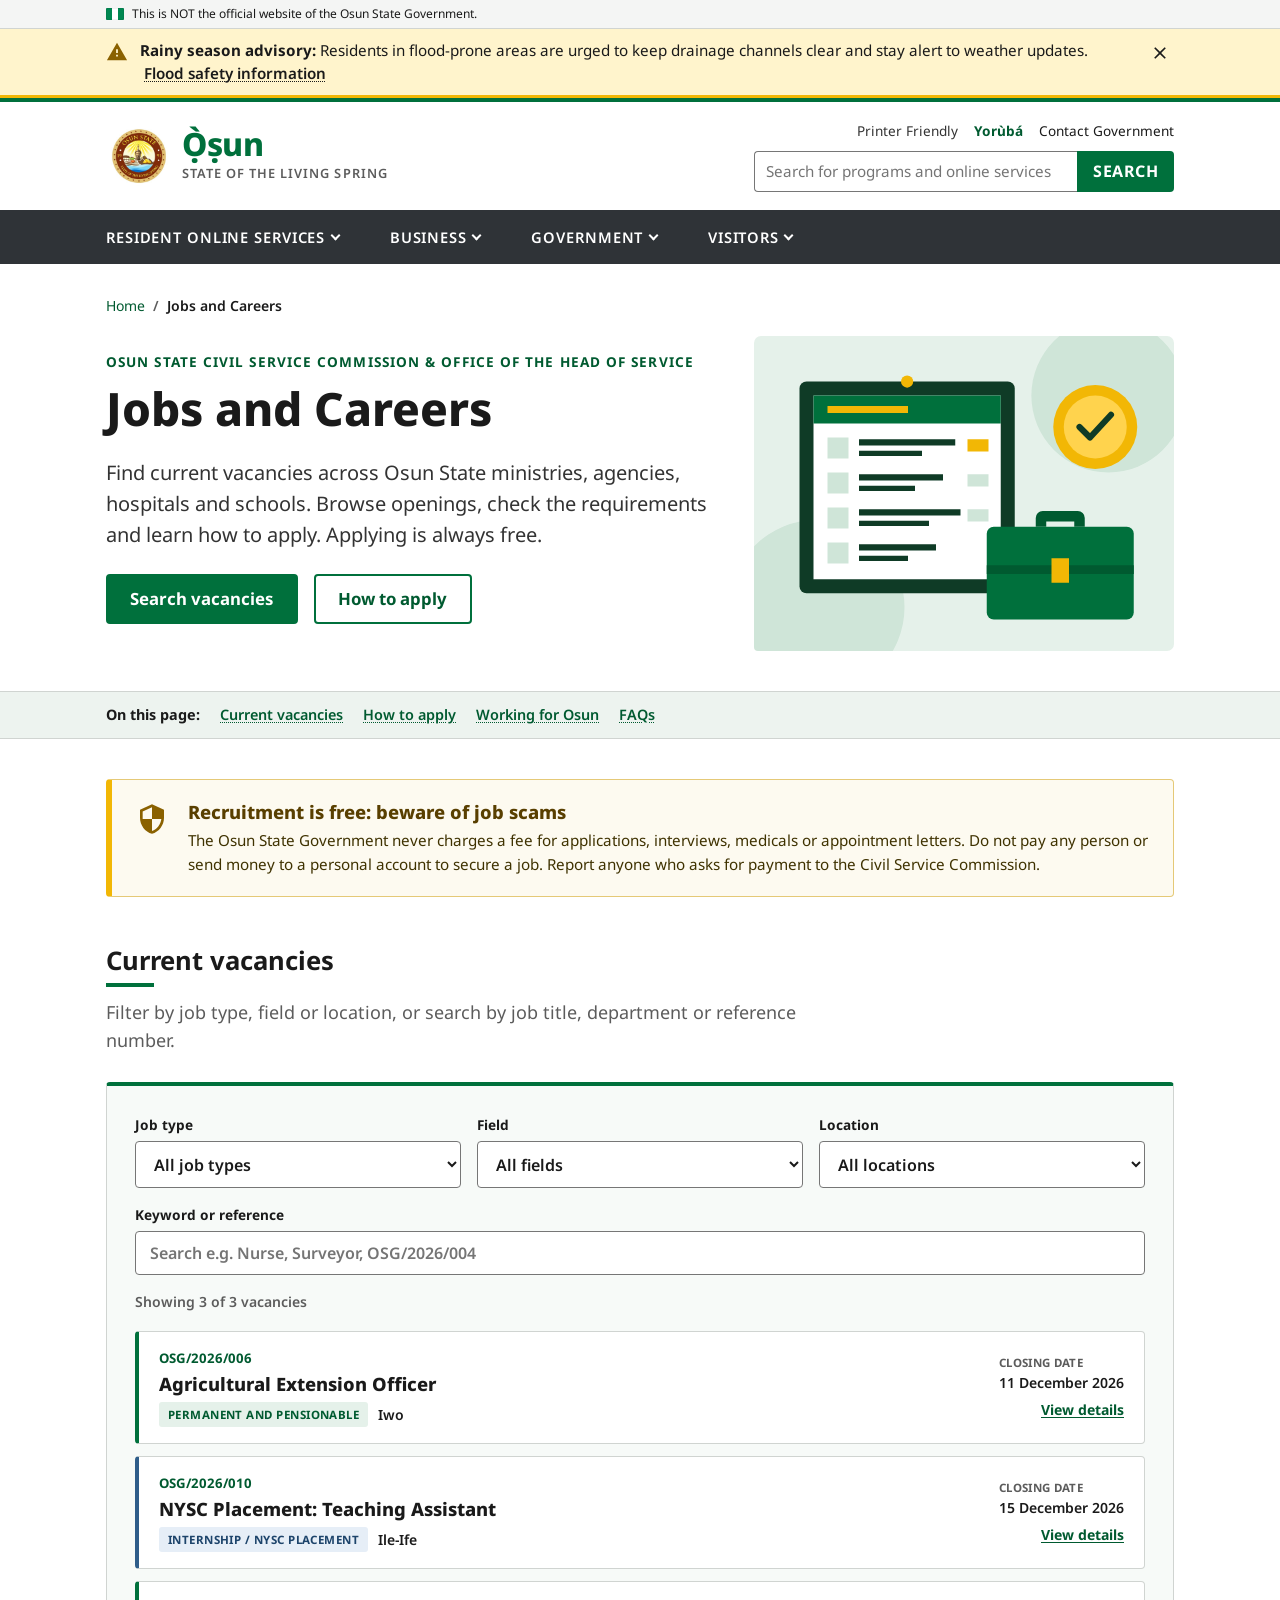
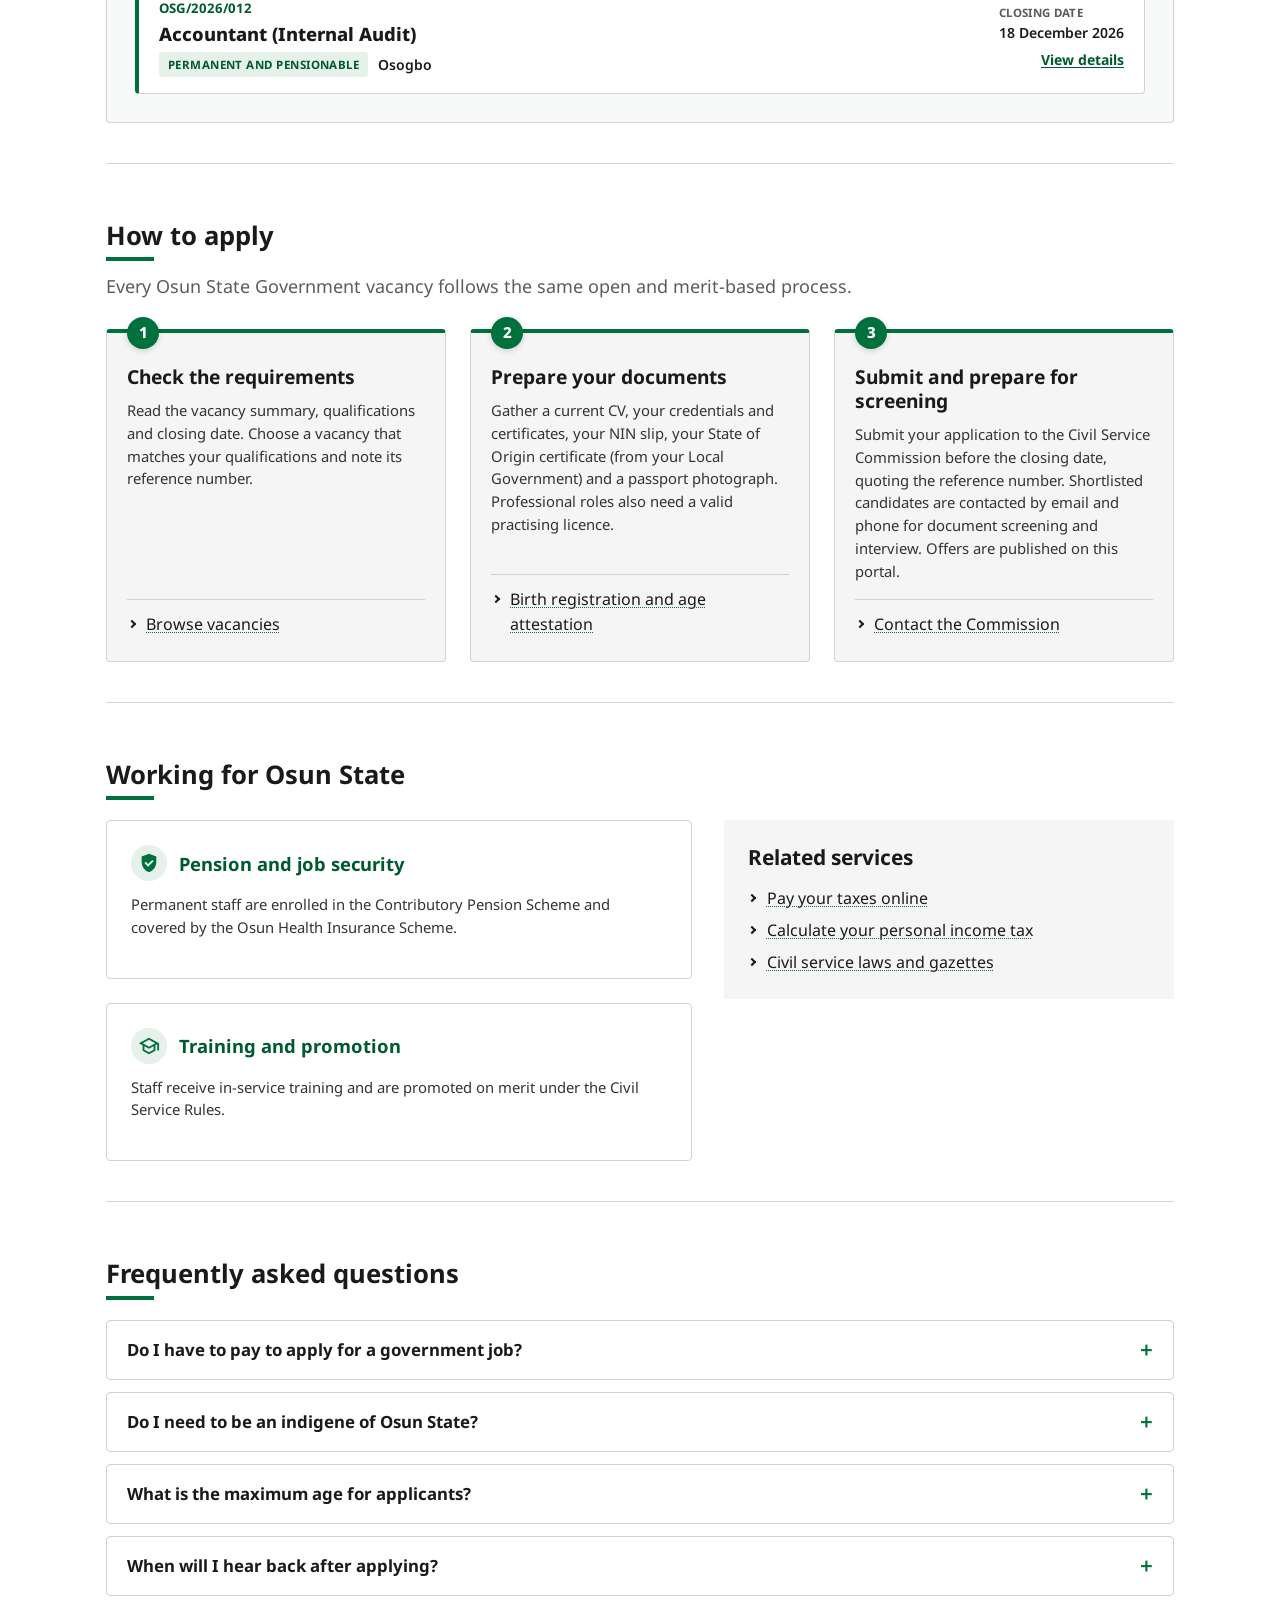
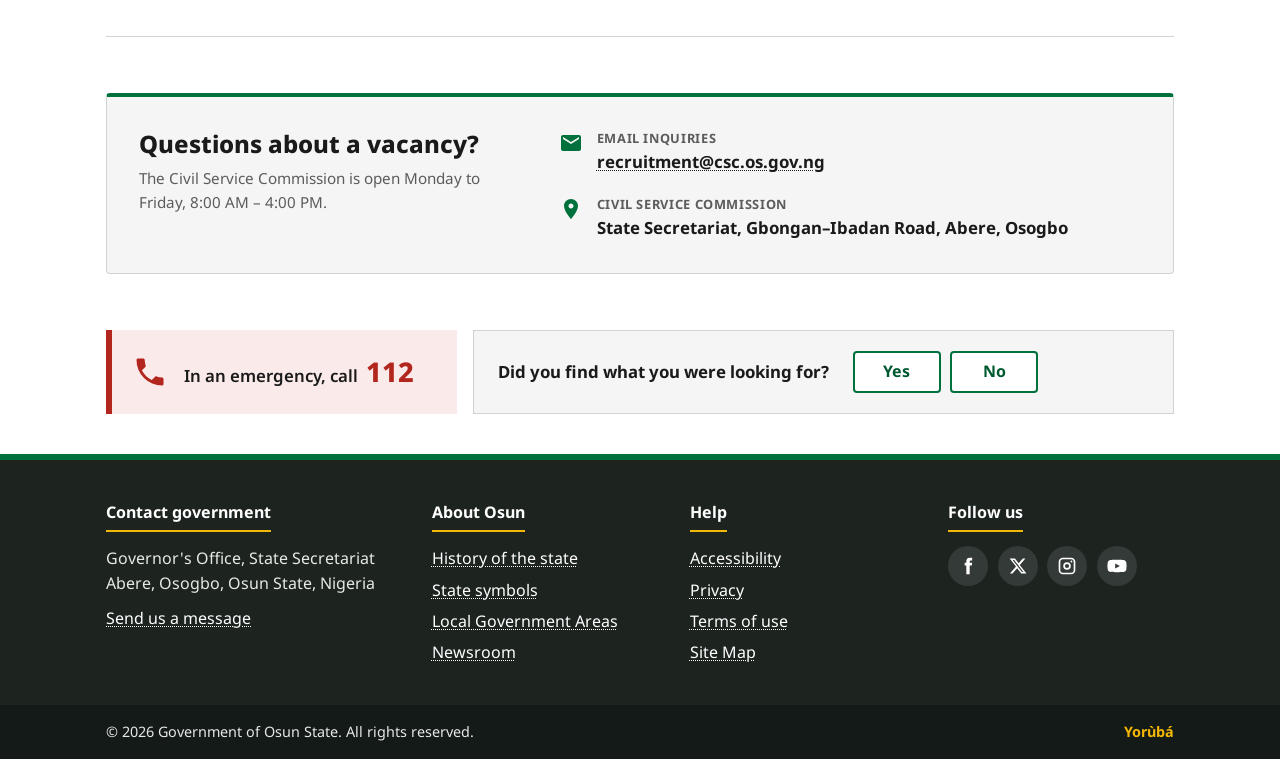
==== jobs/jobs.html @ 85cb9f9d "new page: jobs" ====
<!DOCTYPE html>
<html lang="en">

<head>
  <meta charset="UTF-8">
  <meta name="viewport" content="width=device-width, initial-scale=1.0">
  <title data-i18n="jobs.meta.title">Jobs and Careers | Government of Osun State</title>
  <meta name="description" data-i18n-attr="content:jobs.meta.description"
    content="Browse current job vacancies in Osun State Government ministries, agencies, hospitals and schools, check the requirements and learn how to apply.">
  <meta name="theme-color" content="#00703c">
  <link rel="preconnect" href="https://fonts.googleapis.com">
  <link rel="preconnect" href="https://fonts.gstatic.com" crossorigin>
  <link href="https://fonts.googleapis.com/css2?family=Noto+Sans:wght@400;600;700;800&display=swap" rel="stylesheet">
  <link rel="stylesheet" href="../styles.css">
  <link rel="canonical" href="https://osunstate.gov.ng/jobs/jobs.html">
</head>

<body>
  <a class="skip-link" href="#main" data-i18n="a11y.skip">Skip to main content</a>

  <!-- ============ OFFICIAL TOP BAR ============ -->
  <div class="official-topbar" aria-label="Official government website" data-i18n-attr="aria-label:topbar.label">
    <div class="container official-topbar__inner">
      <svg class="official-topbar__flag" viewBox="0 0 24 16" width="18" height="12" aria-hidden="true"
        focusable="false">
        <path d="M0 0h8v16H0zM16 0h8v16h-8z" fill="#008751" />
        <path d="M8 0h8v16H8z" fill="#ffffff" />
        <path d="M0 0h24v16H0z" fill="none" stroke="rgba(0, 0, 0, 0.15)" stroke-width="1" />
      </svg>
      <span class="official-topbar__text" data-i18n="topbar.official">This is NOT the official website of the Osun State
        Government.</span>
    </div>
  </div>

  <!-- ============ ALERT BANNER ============ -->
  <div class="alert" id="site-alert" role="region" aria-labelledby="alert-title">
    <div class="container alert__inner">
      <svg class="alert__icon" viewBox="0 0 24 24" aria-hidden="true">
        <path d="M12 2 1 21h22L12 2zm1 15h-2v-2h2v2zm0-4h-2V9h2v4z" />
      </svg>
      <p class="alert__text">
        <strong id="alert-title" data-i18n="alert.title">Rainy season advisory:</strong>
        <span data-i18n="alert.body">Residents in flood-prone areas are urged to keep drainage channels clear and stay
          alert to weather updates.</span>
        <a href="#" data-i18n="alert.link">Flood safety information</a>
      </p>
      <button class="alert__close" type="button" data-i18n-attr="aria-label:alert.dismiss" aria-label="Dismiss alert">
        <svg viewBox="0 0 24 24" aria-hidden="true">
          <path d="M19 6.4 17.6 5 12 10.6 6.4 5 5 6.4 10.6 12 5 17.6 6.4 19 12 13.4 17.6 19 19 17.6 13.4 12z" />
        </svg>
      </button>
    </div>
  </div>

  <!-- ============ HEADER ============ -->
  <header class="site-header">
    <div class="container site-header__inner">
      <a class="brand" href="../index.html" data-i18n-attr="aria-label:brand.home"
        aria-label="Government of Osun State home">
        <img class="brand__emblem" src="../assets/images/osun-logo.jpg" alt="Osun State Logo" width="64" height="64">
        <span class="brand__text">
          <span class="brand__name" data-i18n="brand.name">Ọ̀ṣun</span>
          <span class="brand__tagline" data-i18n="brand.tagline">State of the Living Spring</span>
        </span>
      </a>

      <div class="site-header__tools">
        <ul class="utility-nav" aria-label="Utility" data-i18n-attr="aria-label:utility.label">
          <li><button type="button" class="link-button" id="print-btn" data-i18n="utility.print">Printer
              Friendly</button></li>
          <li><button type="button" class="link-button lang-toggle" lang="yo" data-lang-toggle>Yorùbá</button></li>
          <li><a href="#contact" data-i18n="utility.contact">Contact Government</a></li>
        </ul>

        <form class="search" role="search" id="search-form" action="#" autocomplete="off">
          <label class="visually-hidden" for="search-input" data-i18n="search.label">Search osunstate.gov.ng</label>
          <input class="search__input" id="search-input" type="search" name="q"
            placeholder="Search for programs and online services" data-i18n-attr="placeholder:search.placeholder"
            aria-controls="search-suggestions" aria-autocomplete="list" aria-expanded="false">
          <button class="search__button" type="submit" data-i18n="search.button">Search</button>
          <ul class="search__suggestions" id="search-suggestions" role="listbox" hidden></ul>
        </form>
      </div>

      <button class="menu-toggle" type="button" aria-expanded="false" aria-controls="primary-nav">
        <span class="menu-toggle__bars" aria-hidden="true"></span>
        <span data-i18n="nav.menu">Menu</span>
      </button>
    </div>

    <!-- ============ PRIMARY NAV ============ -->
    <nav class="primary-nav" id="primary-nav" aria-label="Main" data-i18n-attr="aria-label:nav.label">
      <ul class="container primary-nav__list">
        <li class="primary-nav__item">
          <button class="primary-nav__trigger" type="button" aria-expanded="false" aria-controls="mega-residents"
            data-i18n="nav.residents">Resident Online Services</button>
          <div class="mega" id="mega-residents" hidden>
            <div class="container mega__grid">
              <div>
                <h2 class="mega__heading" data-i18n="mega.health">Health</h2>
                <ul>
                  <li><a href="#" data-i18n="mega.health.1">Osun Health Insurance Scheme (OHIS)</a></li>
                  <li><a href="#" data-i18n="mega.health.2">Hospitals and primary health centres</a></li>
                  <li><a href="#" data-i18n="mega.health.3">Immunisation</a></li>
                </ul>
              </div>
              <div>
                <h2 class="mega__heading" data-i18n="mega.education">Education</h2>
                <ul>
                  <li><a href="#" data-i18n="mega.education.1">Public schools</a></li>
                  <li><a href="#" data-i18n="mega.education.2">Scholarships and bursaries</a></li>
                  <li><a href="#" data-i18n="mega.education.3">Tertiary institutions</a></li>
                </ul>
              </div>
              <div>
                <h2 class="mega__heading" data-i18n="mega.land">Land and housing</h2>
                <ul>
                  <li><a href="#" data-i18n="mega.land.1">Certificate of Occupancy</a></li>
                  <li><a href="#" data-i18n="mega.land.2">Land search and GIS</a></li>
                  <li><a href="#" data-i18n="mega.land.3">Building permits</a></li>
                </ul>
              </div>
              <div>
                <h2 class="mega__heading" data-i18n="mega.records">Records and identity</h2>
                <ul>
                  <li><a href="../records/register-a-birth.html" data-i18n="mega.records.1">Birth and death
                      registration</a></li>
                  <li><a href="#" data-i18n="mega.records.2">Certificate of state of origin</a></li>
                  <li><a href="#" data-i18n="mega.records.3">Driver and vehicle licensing</a></li>
                </ul>
              </div>
            </div>
          </div>
        </li>
        <li class="primary-nav__item">
          <button class="primary-nav__trigger" type="button" aria-expanded="false" aria-controls="mega-business"
            data-i18n="nav.business">Business</button>
          <div class="mega" id="mega-business" hidden>
            <div class="container mega__grid">
              <div>
                <h2 class="mega__heading" data-i18n="mega.start">Start and grow</h2>
                <ul>
                  <li><a href="#" data-i18n="mega.start.1">Starting a business</a></li>
                  <li><a href="#" data-i18n="mega.start.2">Registration and permits</a></li>
                  <li><a href="#" data-i18n="mega.start.3">Support for small businesses</a></li>
                </ul>
              </div>
              <div>
                <h2 class="mega__heading" data-i18n="mega.invest">Invest in Osun</h2>
                <ul>
                  <li><a href="#" data-i18n="mega.invest.1">Investment opportunities</a></li>
                  <li><a href="#" data-i18n="mega.invest.2">Agriculture and agribusiness</a></li>
                  <li><a href="#" data-i18n="mega.invest.3">Solid minerals</a></li>
                </ul>
              </div>
              <div>
                <h2 class="mega__heading" data-i18n="mega.tax">Taxes and procurement</h2>
                <ul>
                  <li><a href="../taxes/pay-your-taxes.html" data-i18n="mega.tax.1">Pay taxes online (OSIRS)</a></li>
                  <li><a href="../taxes/calculate-personal-income-tax.html" data-i18n="mega.tax.calc">Calculate personal
                      income tax</a></li>
                  <li><a href="#" data-i18n="mega.tax.2">Tax clearance certificate</a></li>
                  <li><a href="#" data-i18n="mega.tax.3">Tenders and contracts</a></li>
                </ul>
              </div>
            </div>
          </div>
        </li>
        <li class="primary-nav__item">
          <button class="primary-nav__trigger" type="button" aria-expanded="false" aria-controls="mega-government"
            data-i18n="nav.government">Government</button>
          <div class="mega" id="mega-government" hidden>
            <div class="container mega__grid">
              <div>
                <h2 class="mega__heading" data-i18n="mega.exec">Executive</h2>
                <ul>
                  <li><a href="#" data-i18n="mega.exec.1">Office of the Governor</a></li>
                  <li><a href="#" data-i18n="mega.exec.2">Office of the Deputy Governor</a></li>
                  <li><a href="#" data-i18n="mega.exec.3">State Executive Council</a></li>
                </ul>
              </div>
              <div>
                <h2 class="mega__heading" data-i18n="mega.arms">Legislature and judiciary</h2>
                <ul>
                  <li><a href="#" data-i18n="mega.arms.1">Osun State House of Assembly</a></li>
                  <li><a href="#" data-i18n="mega.arms.2">State Judiciary</a></li>
                  <li><a href="../laws/laws-and-gazettes.html" data-i18n="mega.arms.3">Laws and gazettes</a>
                  </li>
                </ul>
              </div>
              <div>
                <h2 class="mega__heading" data-i18n="mega.orgs">Organisations</h2>
                <ul>
                  <li><a href="#" data-i18n="mega.orgs.1">Ministries, departments and agencies</a></li>
                  <li><a href="#" data-i18n="mega.orgs.2">Local Government Areas</a></li>
                  <li><a href="#" data-i18n="mega.orgs.3">Budget and open data</a></li>
                  <li><a href="jobs.html" aria-current="page" data-i18n="mega.orgs.jobs">Jobs and careers</a></li>
                </ul>
              </div>
            </div>
          </div>
        </li>
        <li class="primary-nav__item">
          <button class="primary-nav__trigger" type="button" aria-expanded="false" aria-controls="mega-visitors"
            data-i18n="nav.visitors">Visitors</button>
          <div class="mega" id="mega-visitors" hidden>
            <div class="container mega__grid">
              <div>
                <h2 class="mega__heading" data-i18n="mega.see">Places to see</h2>
                <ul>
                  <li><a href="../tourism/tourist.html" data-i18n="mega.see.tourist">Tourist Centres</a></li>
                  <li><a href="../tourism/plan-your-visit.html?site=osun-sacred-grove"
                      data-i18n="mega.see.1">Osun-Osogbo Sacred Grove</a></li>
                  <li><a href="../tourism/plan-your-visit.html?site=olumirin-waterfall" data-i18n="mega.see.2">Olumirin
                      Waterfall, Erin-Ijesha</a></li>
                  <li><a href="../tourism/plan-your-visit.html?site=oduduwa-shrine" data-i18n="mega.see.3">Ile-Ife,
                      cradle of the Yoruba</a></li>
                </ul>
              </div>
              <div>
                <h2 class="mega__heading" data-i18n="mega.events">Culture and events</h2>
                <ul>
                  <li><a href="#" data-i18n="mega.events.1">Osun-Osogbo Festival</a></li>
                  <li><a href="#" data-i18n="mega.events.2">Festivals calendar</a></li>
                  <li><a href="#" data-i18n="mega.events.3">Museums and arts</a></li>
                </ul>
              </div>
              <div>
                <h2 class="mega__heading" data-i18n="mega.plan">Plan your trip</h2>
                <ul>
                  <li><a href="../tourism/plan-your-visit.html" data-i18n="plan.cta">Plan your visit</a></li>
                  <li><a href="#" data-i18n="mega.plan.1">Getting to Osun</a></li>
                  <li><a href="#" data-i18n="mega.plan.2">Hotels and accommodation</a></li>
                  <li><a href="#" data-i18n="mega.plan.3">Maps</a></li>
                </ul>
              </div>
            </div>
          </div>
        </li>
      </ul>
    </nav>

  <!-- ============ MAIN CONTENT ============ -->
  <main id="main" tabindex="-1">
    <div id="jobs-page" data-jobs-page>
      <div class="container page-header page-header--with-breadcrumb tax-hero">
        <nav class="breadcrumb-nav" aria-label="Breadcrumb">
          <ol class="breadcrumbs">
            <li><a href="../index.html" data-i18n="laws.breadcrumb.home">Home</a></li>
            <li aria-current="page"><span data-i18n="jobs.title">Jobs and Careers</span></li>
          </ol>
        </nav>

        <div class="tax-hero__grid">
          <div>
            <p class="tax-hero__eyebrow" data-i18n="jobs.eyebrow">Osun State Civil Service Commission &amp; Office of the
              Head of Service</p>
            <h1 class="page-title" data-i18n="jobs.title">Jobs and Careers</h1>
            <p class="page-lead" data-i18n="jobs.lead">Find current vacancies across Osun State ministries, agencies,
              hospitals and schools. Browse openings, check the requirements and learn how to apply. Applying is always
              free.</p>
            <div class="tax-hero__actions">
              <a class="btn btn--primary btn--lg" href="#jobs-explorer" data-i18n="jobs.cta.search">Search vacancies</a>
              <a class="btn btn--outline btn--lg" href="#jobs-apply" data-i18n="jobs.cta.apply">How to apply</a>
            </div>
          </div>
          <img class="tax-hero__img" src="../assets/images/jobs-hero.svg" alt="" width="480" height="360">
        </div>
      </div>

      <nav class="tax-toc" aria-labelledby="jobs-toc-label">
        <div class="container tax-toc__inner">
          <p class="tax-toc__label" id="jobs-toc-label" data-i18n="tax.toc.label">On this page:</p>
          <ul>
            <li><a href="#jobs-explorer" data-i18n="jobs.toc.1">Current vacancies</a></li>
            <li><a href="#jobs-apply" data-i18n="jobs.toc.2">How to apply</a></li>
            <li><a href="#jobs-benefits" data-i18n="jobs.toc.3">Working for Osun</a></li>
            <li><a href="#jobs-faq" data-i18n="jobs.toc.4">FAQs</a></li>
          </ul>
        </div>
      </nav>

      <div class="container">
        <div class="tax-notice" role="note" aria-labelledby="jobs-notice-title">
          <svg viewBox="0 0 24 24" aria-hidden="true" focusable="false">
            <path
              d="M12 1L3 5v6c0 5.55 3.84 10.74 9 12 5.16-1.26 9-6.45 9-12V5l-9-4zm0 10.99h7c-.53 4.12-3.28 7.79-7 8.94V12H5V6.3l7-3.11v8.8z" />
          </svg>
          <div>
            <h2 class="tax-notice__title" id="jobs-notice-title" data-i18n="jobs.notice.title">Recruitment is free: beware
              of job scams</h2>
            <p data-i18n="jobs.notice.body">The Osun State Government never charges a fee for applications, interviews,
              medicals or appointment letters. Do not pay any person or send money to a personal account to secure a job.
              Report anyone who asks for payment to the Civil Service Commission.</p>
          </div>
        </div>

        <!-- ============ VACANCY EXPLORER ============ -->
        <section class="tax-section" id="jobs-explorer" aria-labelledby="jobs-explorer-title">
          <h2 class="section-title" id="jobs-explorer-title" data-i18n="jobs.explorer.title">Current vacancies</h2>
          <p class="tax-section__lead" data-i18n="jobs.explorer.lead">Filter by job type, field or location, or search by
            job title, department or reference number.</p>

          <div class="birth-lga-finder laws-finder" id="jobs-directory">
            <div class="birth-lga-finder__header">
              <div class="jobs-finder__controls">
                <div class="birth-lga-finder__field">
                  <label for="jobs-type-filter" class="laws-filter-label" data-i18n="jobs.filter.type">Job type</label>
                  <select id="jobs-type-filter" class="birth-select">
                    <option value="all" data-i18n="jobs.type.all">All job types</option>
                    <option value="permanent" data-i18n="jobs.type.permanent">Permanent and pensionable</option>
                    <option value="contract" data-i18n="jobs.type.contract">Contract</option>
                    <option value="internship" data-i18n="jobs.type.internship">Internship / NYSC placement</option>
                  </select>
                </div>

                <div class="birth-lga-finder__field">
                  <label for="jobs-field-filter" class="laws-filter-label" data-i18n="jobs.filter.field">Field</label>
                  <select id="jobs-field-filter" class="birth-select">
                    <option value="all" data-i18n="jobs.field.all">All fields</option>
                    <option value="health" data-i18n="jobs.field.health">Health</option>
                    <option value="education" data-i18n="jobs.field.education">Education</option>
                    <option value="admin" data-i18n="jobs.field.admin">Administration and finance</option>
                    <option value="engineering" data-i18n="jobs.field.engineering">Engineering and works</option>
                    <option value="agriculture" data-i18n="jobs.field.agriculture">Agriculture</option>
                    <option value="ict" data-i18n="jobs.field.ict">Technology</option>
                  </select>
                </div>

                <div class="birth-lga-finder__field">
                  <label for="jobs-location-filter" class="laws-filter-label"
                    data-i18n="jobs.filter.location">Location</label>
                  <select id="jobs-location-filter" class="birth-select">
                    <option value="all" data-i18n="jobs.location.all">All locations</option>
                  </select>
                </div>

                <div class="birth-lga-finder__field jobs-finder__search">
                  <label for="jobs-search-input" class="laws-filter-label"
                    data-i18n="jobs.filter.search">Keyword or reference</label>
                  <input type="search" id="jobs-search-input" class="birth-search-input"
                    placeholder="Search e.g. Nurse, Surveyor, OSG/2026/004"
                    data-i18n-attr="placeholder:jobs.filter.placeholder" autocomplete="off">
                </div>
              </div>
            </div>

            <div class="laws-finder__status-bar">
              <p id="jobs-count" class="birth-lga-finder__count" role="status" aria-live="polite"></p>
              <button type="button" id="jobs-reset-filters" class="btn btn--outline btn--sm" hidden
                data-i18n="laws.explorer.reset">Clear filters</button>
            </div>

            <div id="jobs-list" class="jobs-list"></div>

            <div class="birth-lga-finder__more" id="jobs-more-wrap" hidden>
              <button type="button" id="jobs-more" class="btn btn--outline" data-i18n="jobs.showMore">Show more vacancies</button>
            </div>
          </div>
        </section>

        <!-- ============ HOW TO APPLY ============ -->
        <section class="tax-section" id="jobs-apply" aria-labelledby="jobs-apply-title">
          <h2 class="section-title" id="jobs-apply-title" data-i18n="jobs.apply.title">How to apply</h2>
          <p class="tax-section__lead" data-i18n="jobs.apply.lead">Every Osun State Government vacancy follows the same
            open and merit-based process.</p>

          <ol class="tax-steps">
            <li class="tax-step">
              <span class="tax-step__num" aria-hidden="true">1</span>
              <h3 class="tax-step__title" data-i18n="jobs.step1.title">Check the requirements</h3>
              <p data-i18n="jobs.step1.body">Read the vacancy summary, qualifications and closing date. Choose a vacancy
                that matches your qualifications and note its reference number.</p>
              <ul class="chevron-list chevron-list--compact tax-step__links">
                <li><a href="#jobs-explorer" data-i18n="jobs.step1.link">Browse vacancies</a></li>
              </ul>
            </li>
            <li class="tax-step">
              <span class="tax-step__num" aria-hidden="true">2</span>
              <h3 class="tax-step__title" data-i18n="jobs.step2.title">Prepare your documents</h3>
              <p data-i18n="jobs.step2.body">Gather a current CV, your credentials and certificates, your NIN slip,
                your State of Origin certificate (from your Local Government) and a passport photograph. Professional
                roles also need a valid practising licence.</p>
              <ul class="chevron-list chevron-list--compact tax-step__links">
                <li><a href="../records/register-a-birth.html" data-i18n="jobs.step2.link">Birth registration and age
                    attestation</a></li>
              </ul>
            </li>
            <li class="tax-step">
              <span class="tax-step__num" aria-hidden="true">3</span>
              <h3 class="tax-step__title" data-i18n="jobs.step3.title">Submit and prepare for screening</h3>
              <p data-i18n="jobs.step3.body">Submit your application to the Civil Service Commission before the closing
                date, quoting the reference number. Shortlisted candidates are contacted by email and phone for
                document screening and interview. Offers are published on this portal.</p>
              <ul class="chevron-list chevron-list--compact tax-step__links">
                <li><a href="#jobs-help" data-i18n="jobs.step3.link">Contact the Commission</a></li>
              </ul>
            </li>
          </ol>
        </section>

        <!-- ============ WORKING FOR OSUN ============ -->
        <section class="tax-section" id="jobs-benefits" aria-labelledby="jobs-benefits-title">
          <h2 class="section-title" id="jobs-benefits-title" data-i18n="jobs.benefits.title">Working for Osun State</h2>
          <div class="tax-split">
            <div>
              <ul class="tax-types">
                <li class="tax-type">
                  <div class="tax-type__head">
                    <svg class="tax-type__icon" viewBox="0 0 24 24" aria-hidden="true" focusable="false">
                      <path
                        d="M12 2 4 5v6c0 5 3.4 9.7 8 11 4.6-1.3 8-6 8-11V5l-8-3zm-1 14-4-4 1.4-1.4L11 13.2l4.6-4.6L17 10l-6 6z" />
                    </svg>
                    <h3 class="tax-type__title" data-i18n="jobs.benefit1.title">Pension and job security</h3>
                  </div>
                  <p data-i18n="jobs.benefit1.body">Permanent staff are enrolled in the Contributory Pension Scheme and
                    covered by the Osun Health Insurance Scheme.</p>
                </li>
                <li class="tax-type">
                  <div class="tax-type__head">
                    <svg class="tax-type__icon" viewBox="0 0 24 24" aria-hidden="true" focusable="false">
                      <path
                        d="M12 3 1 9l4 2.2v6L12 21l7-3.8v-6l2-1.1V17h2V9L12 3zm0 2.3L18.8 9 12 12.7 5.2 9 12 5.3zM17 16l-5 2.7L7 16v-3.7l5 2.7 5-2.7V16z" />
                    </svg>
                    <h3 class="tax-type__title" data-i18n="jobs.benefit2.title">Training and promotion</h3>
                  </div>
                  <p data-i18n="jobs.benefit2.body">Staff receive in-service training and are promoted on merit under
                    the Civil Service Rules.</p>
                </li>
              </ul>
            </div>

            <div class="panel tax-after">
              <h3 class="panel__title" data-i18n="jobs.resources.title">Related services</h3>
              <ul class="chevron-list">
                <li><a href="../taxes/pay-your-taxes.html" data-i18n="jobs.resources.1">Pay your taxes online</a></li>
                <li><a href="../taxes/calculate-personal-income-tax.html" data-i18n="jobs.resources.2">Calculate your
                    personal income tax</a></li>
                <li><a href="../laws/laws-and-gazettes.html" data-i18n="jobs.resources.3">Civil service laws and
                    gazettes</a></li>
              </ul>
            </div>
          </div>
        </section>

        <!-- ============ FAQ ============ -->
        <section class="tax-section" id="jobs-faq" aria-labelledby="jobs-faq-title">
          <h2 class="section-title" id="jobs-faq-title" data-i18n="laws.faq.title">Frequently asked questions</h2>
          <div class="tax-faq">
            <details>
              <summary data-i18n="jobs.faq.q1">Do I have to pay to apply for a government job?</summary>
              <div class="tax-faq__answer">
                <p data-i18n="jobs.faq.a1">No. Application, screening, interview and appointment are free. Anyone asking
                  for money is committing fraud; report them to the Civil Service Commission or the police.</p>
              </div>
            </details>
            <details>
              <summary data-i18n="jobs.faq.q2">Do I need to be an indigene of Osun State?</summary>
              <div class="tax-faq__answer">
                <p data-i18n="jobs.faq.a2">Most vacancies are open to all Nigerians who meet the qualifications.
                  Where a vacancy is restricted to indigenes, the summary says so and you must provide a State of Origin
                  certificate from your Local Government.</p>
              </div>
            </details>
            <details>
              <summary data-i18n="jobs.faq.q3">What is the maximum age for applicants?</summary>
              <div class="tax-faq__answer">
                <p data-i18n="jobs.faq.a3">Entry-level posts normally require applicants to be 35 or younger.
                  Professional and senior posts state their own age limit in the vacancy. You may be asked for an age
                  declaration or birth certificate.</p>
              </div>
            </details>
            <details>
              <summary data-i18n="jobs.faq.q4">When will I hear back after applying?</summary>
              <div class="tax-faq__answer">
                <p data-i18n="jobs.faq.a4">Shortlisted candidates are contacted within four weeks of the closing date.
                  If you have not been contacted by then, your application was not shortlisted.</p>
              </div>
            </details>
          </div>
        </section>

        <!-- ============ CONTACT ============ -->
        <section class="tax-section tax-contact" id="jobs-help" aria-labelledby="jobs-help-title">
          <div>
            <h2 class="tax-contact__title" id="jobs-help-title" data-i18n="jobs.help.title">Questions about a
              vacancy?</h2>
            <p class="tax-contact__lead" data-i18n="jobs.help.body">The Civil Service Commission is open Monday to
              Friday, 8:00 AM – 4:00 PM.</p>
          </div>
          <ul class="tax-contact__list">
            <li class="tax-contact__item">
              <svg viewBox="0 0 24 24" aria-hidden="true" focusable="false">
                <path
                  d="M20 4H4c-1.1 0-1.99.9-1.99 2L2 18c0 1.1.9 2 2 2h16c1.1 0 2-.9 2-2V6c0-1.1-.9-2-2-2zm0 4l-8 5-8-5V6l8 5 8-5v2z" />
              </svg>
              <div>
                <span class="tax-contact__label" data-i18n="laws.help.email">Email inquiries</span>
                <a class="tax-contact__value" href="mailto:recruitment@csc.os.gov.ng">recruitment@csc.os.gov.ng</a>
              </div>
            </li>
            <li class="tax-contact__item">
              <svg viewBox="0 0 24 24" aria-hidden="true" focusable="false">
                <path
                  d="M12 2C8.13 2 5 5.13 5 9c0 5.25 7 13 7 13s7-7.75 7-13c0-3.87-3.13-7-7-7zm0 9.5c-1.38 0-2.5-1.12-2.5-2.5s1.12-2.5 2.5-2.5 2.5 1.12 2.5 2.5-1.12 2.5-2.5 2.5z" />
              </svg>
              <div>
                <span class="tax-contact__label" data-i18n="jobs.help.office">Civil Service Commission</span>
                <span class="tax-contact__value" data-i18n="jobs.help.addr">State Secretariat, Gbongan–Ibadan Road,
                  Abere, Osogbo</span>
              </div>
            </li>
          </ul>
        </section>
      </div>

      <!-- ============ JOB DETAIL MODAL ============ -->
      <dialog class="itinerary-modal law-modal" id="job-detail-modal" aria-labelledby="job-modal-title">
        <div class="itinerary-card">
          <div class="itinerary-card__header">
            <div>
              <span class="itinerary-card__eyebrow" id="job-modal-badge"></span>
              <h2 id="job-modal-title"></h2>
            </div>
            <button type="button" class="itinerary-modal__close" data-close-job-modal data-i18n-attr="aria-label:jobs.modal.close"
              aria-label="Close vacancy details">
              <svg viewBox="0 0 24 24" width="22" height="22" aria-hidden="true">
                <path
                  d="M19 6.4 17.6 5 12 10.6 6.4 5 5 6.4 10.6 12 5 17.6 6.4 19 12 13.4 17.6 19 19 17.6 13.4 12z" />
              </svg>
            </button>
          </div>
          <div class="itinerary-card__body" id="job-modal-body"></div>
          <div class="itinerary-card__footer">
            <button type="button" class="btn btn--primary" id="job-modal-apply-btn" data-i18n="jobs.modal.apply">How to
              apply</button>
            <button type="button" class="btn btn--outline" id="job-modal-print-btn"
              data-i18n="laws.modal.print">Print summary</button>
          </div>
        </div>
      </dialog>

      <!-- ============ EMERGENCY + FEEDBACK ============ -->
      <section class="container help-row">
        <div class="emergency" role="note">
          <svg viewBox="0 0 24 24" aria-hidden="true">
            <path
              d="M6.6 10.8a15.1 15.1 0 0 0 6.6 6.6l2.2-2.2c.3-.3.7-.4 1-.2 1.1.4 2.3.6 3.6.6.6 0 1 .4 1 1V20c0 .6-.4 1-1 1A17 17 0 0 1 3 4c0-.6.4-1 1-1h3.5c.6 0 1 .4 1 1 0 1.3.2 2.5.6 3.6.1.3 0 .7-.2 1z" />
          </svg>
          <p><span data-i18n="emergency.text">In an emergency, call</span> <a class="emergency__number"
              href="tel:112">112</a></p>
        </div>

        <div class="feedback" id="feedback">
          <div class="feedback__ask">
            <p class="feedback__q" id="feedback-q" data-i18n="feedback.q">Did you find what you were looking for?</p>
            <div class="feedback__buttons" role="group" aria-labelledby="feedback-q">
              <button type="button" class="btn btn--outline" data-feedback="yes" data-i18n="feedback.yes">Yes</button>
              <button type="button" class="btn btn--outline" data-feedback="no" data-i18n="feedback.no">No</button>
            </div>
          </div>
          <p class="feedback__thanks" role="status" hidden data-i18n="feedback.thanks">Thank you for your feedback.</p>
        </div>
      </section>
    </div>
  </main>


  <!-- ============ FOOTER ============ -->
  <footer class="site-footer" id="contact">
    <div class="container site-footer__grid">
      <div>
        <h2 class="site-footer__heading" data-i18n="footer.contact">Contact government</h2>
        <address>
          <span data-i18n="footer.address1">Governor's Office, State Secretariat</span><br>
          <span data-i18n="footer.address2">Abere, Osogbo, Osun State, Nigeria</span>
        </address>
        <a href="#" data-i18n="footer.message">Send us a message</a>
      </div>
      <div>
        <h2 class="site-footer__heading" data-i18n="footer.about">About Osun</h2>
        <ul>
          <li><a href="#" data-i18n="footer.about.1">History of the state</a></li>
          <li><a href="#" data-i18n="footer.about.2">State symbols</a></li>
          <li><a href="#" data-i18n="footer.about.3">Local Government Areas</a></li>
          <li><a href="#" data-i18n="footer.about.4">Newsroom</a></li>
        </ul>
      </div>
      <div>
        <h2 class="site-footer__heading" data-i18n="footer.help">Help</h2>
        <ul>
          <li><a href="#" data-i18n="footer.help.1">Accessibility</a></li>
          <li><a href="#" data-i18n="footer.help.2">Privacy</a></li>
          <li><a href="#" data-i18n="footer.help.3">Terms of use</a></li>
          <li><a href="#" data-i18n="utility.sitemap">Site Map</a></li>
        </ul>
      </div>
      <div>
        <h2 class="site-footer__heading" data-i18n="footer.follow">Follow us</h2>
        <ul class="social">
          <li><a href="#" aria-label="Facebook"><svg viewBox="0 0 24 24" aria-hidden="true">
                <path d="M14 8V6.5c0-.7.5-1 1-1h2V2h-3c-2.8 0-4 2-4 4.3V8H8v3.5h2V22h4V11.5h2.7L17 8z" />
              </svg></a></li>
          <li><a href="#" aria-label="X"><svg viewBox="0 0 24 24" aria-hidden="true">
                <path
                  d="M17.8 3h3.1l-6.8 7.7 8 10.3h-6.2l-4.9-6.3L5.4 21H2.3l7.3-8.3L2 3h6.4l4.4 5.8zm-1.1 16.2h1.7L7.4 4.7H5.6z" />
              </svg></a></li>
          <li><a href="#" aria-label="Instagram"><svg viewBox="0 0 24 24" aria-hidden="true">
                <path
                  d="M7 2h10a5 5 0 0 1 5 5v10a5 5 0 0 1-5 5H7a5 5 0 0 1-5-5V7a5 5 0 0 1 5-5zm0 2a3 3 0 0 0-3 3v10a3 3 0 0 0 3 3h10a3 3 0 0 0 3-3V7a3 3 0 0 0-3-3zm5 3.5a4.5 4.5 0 1 1 0 9 4.5 4.5 0 0 1 0-9zm0 2a2.5 2.5 0 1 0 0 5 2.5 2.5 0 0 0 0-5zM17.3 5.5a1.2 1.2 0 1 1 0 2.4 1.2 1.2 0 0 1 0-2.4z" />
              </svg></a></li>
          <li><a href="#" aria-label="YouTube"><svg viewBox="0 0 24 24" aria-hidden="true">
                <path
                  d="M23 7.2a3 3 0 0 0-2.1-2.1C19 4.6 12 4.6 12 4.6s-7 0-8.9.5A3 3 0 0 0 1 7.2 31 31 0 0 0 .5 12a31 31 0 0 0 .5 4.8 3 3 0 0 0 2.1 2.1c1.9.5 8.9.5 8.9.5s7 0 8.9-.5a3 3 0 0 0 2.1-2.1 31 31 0 0 0 .5-4.8 31 31 0 0 0-.5-4.8zM9.8 15V9l5.7 3z" />
              </svg></a></li>
        </ul>
      </div>
    </div>
    <div class="site-footer__bottom">
      <div class="container site-footer__bottom-inner">
        <p>&copy; <span id="year">2026</span> <span data-i18n="footer.copyright">Government of Osun State. All rights
            reserved.</span></p>
        <button type="button" class="link-button lang-toggle" lang="yo" data-lang-toggle>Yorùbá</button>
      </div>
    </div>
  </footer>

  <script type="module" src="../scripts/index.js"></script>
</body>

</html>
---- styles.css ----
/* =========================================================
   Government of Osun State — Homepage styles
   Layout inspired by manitoba.ca, accessibility patterns by ontario.ca
   ========================================================= */

:root {
  --green: #00703c;
  --green-dark: #005a30;
  --green-deep: #0f3b26;
  --gold: #f2b705;
  --gold-soft: #fff4cc;
  --ink: #1a1a1a;
  --text: #333;
  --muted: #5c5c5c;
  --nav: #2f3337;
  --box: #e1e3e1;
  --panel: #f4f5f4;
  --line: #d0d4d1;
  --white: #fff;
  --radius: 4px;
  --container: 1100px;
  --font: 'Noto Sans', system-ui, -apple-system, Roboto, sans-serif;
}

*,
*::before,
*::after {
  box-sizing: border-box;
}

html {
  font-size: 16px;
  scroll-behavior: smooth;
}

body {
  margin: 0;
  font-family: var(--font);
  color: var(--text);
  background: var(--white);
  line-height: 1.55;
  -webkit-font-smoothing: antialiased;
}

img,
svg {
  display: block;
  max-width: 100%;
}

a {
  color: var(--green-dark);
  text-underline-offset: 2px;
  text-decoration: 1px underline dotted;
  cursor: pointer;
}
a:hover {
  color: var(--ink);
  text-decoration-style: solid;
}

h1,
h2,
h3 {
  color: var(--ink);
  line-height: 1.25;
  margin: 0;
}

ul,
ol {
  margin: 0;
  padding: 0;
  list-style: none;
}

button {
  font: inherit;
  cursor: pointer;
}

:focus-visible {
  outline: 3px solid var(--ink);
  outline-offset: 0;
  box-shadow: 0 0 0 6px var(--gold);
}

.container {
  width: 100%;
  max-width: var(--container);
  margin-inline: auto;
  padding-inline: 1rem;
}

.visually-hidden {
  position: absolute !important;
  width: 1px;
  height: 1px;
  padding: 0;
  margin: -1px;
  overflow: hidden;
  clip: rect(0 0 0 0);
  white-space: nowrap;
  border: 0;
}

.skip-link {
  position: absolute;
  left: 1rem;
  top: -100px;
  z-index: 1000;
  background: var(--gold);
  color: var(--ink);
  padding: 0.75rem 1rem;
  font-weight: 700;
  text-decoration: none;
}
.skip-link:focus {
  top: 1rem;
}

.link-button {
  background: none;
  border: 0;
  padding: 0;
  color: inherit;
  text-decoration: none;
}
.link-button:hover {
  text-decoration: underline;
}

/* ---------- Buttons ---------- */
.btn {
  display: inline-block;
  padding: 0.55rem 1.1rem;
  border: 2px solid transparent;
  border-radius: var(--radius);
  font-weight: 700;
  text-decoration: none;
  line-height: 1.3;
}
.btn--primary {
  background: var(--green);
  color: var(--white);
  border-color: var(--green);
}
.btn--primary:hover {
  background: var(--gold);
  border-color: var(--gold);
  color: var(--ink);
}
.btn--outline {
  background: var(--white);
  color: var(--green-dark);
  border-color: var(--green);
  min-width: 5.5rem;
}
.btn--outline:hover {
  background: var(--green);
  color: var(--white);
}

/* ---------- Official top bar ---------- */
.official-topbar {
  background: var(--panel);
  border-bottom: 1px solid var(--line);
  font-size: 0.8rem;
  line-height: 1.4;
  color: var(--muted);
}
.official-topbar__inner {
  display: flex;
  align-items: center;
  gap: 0.5rem;
  padding-block: 0.35rem;
}
.official-topbar__flag {
  width: 18px;
  height: 12px;
  flex: none;
  border-radius: 1px;
}
.official-topbar__text {
  font-size: 0.75rem;
  color: var(--ink);
}

/* ---------- Alert banner ---------- */
.alert {
  background: var(--gold-soft);
  border-bottom: 3px solid var(--gold);
  color: var(--ink);
}
.alert__inner {
  display: flex;
  align-items: flex-start;
  gap: 0.75rem;
  padding-block: 0.6rem;
}
.alert__icon {
  width: 22px;
  height: 22px;
  flex: none;
  fill: #8a6100;
  margin-top: 2px;
}
.alert__text {
  margin: 0;
  flex: 1;
  font-size: 0.95rem;
}
.alert__text a {
  color: var(--ink);
  font-weight: 600;
  margin-left: 0.25rem;
}
.alert__close {
  flex: none;
  background: none;
  border: 0;
  padding: 0.25rem;
  border-radius: var(--radius);
}
.alert__close svg {
  width: 20px;
  height: 20px;
  fill: var(--ink);
}
.alert__close:hover {
  background: rgba(0, 0, 0, 0.08);
}

/* ---------- Header ---------- */
.site-header {
  position: relative;
  z-index: 50;
  background: var(--white);
  border-top: 4px solid var(--green);
}
.site-header__inner {
  display: flex;
  align-items: center;
  justify-content: space-between;
  gap: 1.5rem;
  padding-block: 1.1rem;
}

.brand {
  display: flex;
  align-items: center;
  gap: 0.75rem;
  text-decoration: none;
}
.brand__emblem {
  width: 64px;
  height: 64px;
  flex: none;
  object-fit: contain;
}
.brand__text {
  display: flex;
  flex-direction: column;
}
.brand__name {
  font-size: 2rem;
  font-weight: 800;
  line-height: 1;
  letter-spacing: -0.5px;
  color: var(--green);
}
.brand__tagline {
  font-size: 0.8rem;
  font-weight: 600;
  letter-spacing: 0.08em;
  text-transform: uppercase;
  color: var(--muted);
  margin-top: 0.3rem;
}

.site-header__tools {
  display: flex;
  flex-direction: column;
  align-items: flex-end;
  gap: 0.6rem;
}

.utility-nav {
  display: flex;
  flex-wrap: wrap;
  justify-content: flex-end;
  gap: 0.25rem 1rem;
  font-size: 0.85rem;
}
.utility-nav a {
  color: var(--ink);
  text-decoration: none;
}
.utility-nav a:hover {
  text-decoration: underline;
}
.lang-toggle {
  font-weight: 700;
  color: var(--green-dark);
}

/* Search */
.search {
  position: relative;
  display: flex;
  width: 420px;
  max-width: 100%;
}
.search__input {
  flex: 1;
  min-width: 0;
  padding: 0.5rem 0.7rem;
  font: inherit;
  font-size: 0.95rem;
  border: 1px solid #767676;
  border-right: 0;
  border-radius: var(--radius) 0 0 var(--radius);
}
.search__button {
  padding: 0.5rem 1rem;
  border: 0;
  border-radius: 0 var(--radius) var(--radius) 0;
  background: var(--green);
  color: var(--white);
  font-weight: 700;
  text-transform: uppercase;
  letter-spacing: 0.03em;
}
.search__button:hover {
  background: var(--green-dark);
}
.search__suggestions {
  position: absolute;
  top: 100%;
  left: 0;
  right: 0;
  margin-top: 2px;
  background: var(--white);
  border: 1px solid var(--line);
  box-shadow: 0 8px 24px rgba(0, 0, 0, 0.15);
  z-index: 60;
  max-height: 320px;
  overflow-y: auto;
}
.search__suggestions a {
  display: block;
  padding: 0.55rem 0.8rem;
  color: var(--ink);
  text-decoration: none;
  font-size: 0.95rem;
}
.search__suggestions a:hover,
.search__suggestions a[aria-selected='true'] {
  background: var(--gold-soft);
}
.search__suggestions .empty {
  padding: 0.55rem 0.8rem;
  color: var(--muted);
  font-size: 0.95rem;
}

/* Mobile menu toggle */
.menu-toggle {
  display: none;
  align-items: center;
  gap: 0.5rem;
  padding: 0.5rem 0.8rem;
  background: var(--nav);
  color: var(--white);
  border: 0;
  border-radius: var(--radius);
  font-weight: 700;
}
.menu-toggle__bars,
.menu-toggle__bars::before,
.menu-toggle__bars::after {
  display: block;
  width: 18px;
  height: 2px;
  background: currentColor;
  position: relative;
  transition: transform 0.2s;
}
.menu-toggle__bars::before,
.menu-toggle__bars::after {
  content: '';
  position: absolute;
  left: 0;
}
.menu-toggle__bars::before {
  top: -6px;
}
.menu-toggle__bars::after {
  top: 6px;
}
.menu-toggle[aria-expanded='true'] .menu-toggle__bars {
  background: transparent;
}
.menu-toggle[aria-expanded='true'] .menu-toggle__bars::before {
  transform: translateY(6px) rotate(45deg);
}
.menu-toggle[aria-expanded='true'] .menu-toggle__bars::after {
  transform: translateY(-6px) rotate(-45deg);
}

/* ---------- Primary navigation ---------- */
.primary-nav {
  background: var(--nav);
}
.primary-nav__list {
  display: flex;
  gap: 0;
}
.primary-nav__item {
  position: static;
}
.primary-nav__trigger {
  position: relative;
  display: flex;
  align-items: center;
  gap: 0.4rem;
  height: 100%;
  padding: 1rem 1.6rem 1rem 0;
  margin-right: 1.6rem;
  background: none;
  border: 0;
  color: var(--white);
  font-size: 0.92rem;
  font-weight: 600;
  letter-spacing: 0.06em;
  text-transform: uppercase;
  text-align: left;
}
.primary-nav__trigger::after {
  content: '';
  width: 7px;
  height: 7px;
  border-right: 2px solid currentColor;
  border-bottom: 2px solid currentColor;
  transform: translateY(-2px) rotate(45deg);
  transition: transform 0.2s;
}
.primary-nav__trigger[aria-expanded='true']::after {
  transform: translateY(2px) rotate(-135deg);
}
.primary-nav__trigger::before {
  content: '';
  position: absolute;
  left: 0;
  right: 1.6rem;
  bottom: 0;
  height: 4px;
  background: var(--gold);
  transform: scaleX(0);
  transform-origin: left;
  transition: transform 0.2s;
}
.primary-nav__trigger:hover::before,
.primary-nav__trigger[aria-expanded='true']::before {
  transform: scaleX(1);
}

/* Mega menu */
.mega {
  position: absolute;
  left: 0;
  right: 0;
  top: 100%;
  background: var(--white);
  border-top: 4px solid var(--gold);
  box-shadow: 0 14px 28px rgba(0, 0, 0, 0.18);
}
.mega__grid {
  display: grid;
  grid-template-columns: repeat(auto-fit, minmax(200px, 1fr));
  gap: 1.5rem 2rem;
  padding-block: 1.75rem 2rem;
}
.mega__heading {
  font-size: 1rem;
  margin-bottom: 0.6rem;
  padding-bottom: 0.4rem;
  border-bottom: 2px solid var(--green);
}
.mega li + li {
  margin-top: 0.35rem;
}
.mega a {
  color: var(--ink);
  text-decoration: 1px underline dotted;
}
.mega a:hover {
  color: var(--green-dark);
  text-decoration: underline;
}

/* ---------- Hero carousel ---------- */
.hero {
  position: relative;
}
.hero__viewport {
  position: relative;
  height: 340px;
  background: var(--green-deep);
  overflow: hidden;
}
.hero__slide {
  position: absolute;
  inset: 0;
  opacity: 0;
  visibility: hidden;
  transition:
    opacity 0.6s ease,
    visibility 0.6s;
}
.hero__slide.is-active {
  opacity: 1;
  visibility: visible;
}
.hero__img {
  width: 100%;
  height: 100%;
  object-fit: cover;
}
.hero__panel {
  position: absolute;
  top: 50%;
  right: 0;
  transform: translateY(-50%);
  width: 36%;
  min-width: 320px;
  padding: 1.6rem 3.5rem 1.6rem 1.6rem;
  background: rgba(12, 22, 16, 0.9);
  color: var(--white);
}
.hero__eyebrow {
  margin: 0 0 0.35rem;
  color: var(--gold);
  font-size: 0.85rem;
  font-weight: 700;
  letter-spacing: 0.1em;
  text-transform: uppercase;
}
.hero__title {
  color: var(--white);
  font-size: 1.55rem;
  font-weight: 700;
  text-transform: uppercase;
  letter-spacing: 0.02em;
}
.hero__date {
  margin: 0.7rem 0 1rem;
  font-size: 1.15rem;
  letter-spacing: 0.04em;
  text-transform: uppercase;
}

.hero__arrow {
  position: absolute;
  top: 170px;
  transform: translateY(-50%);
  width: 34px;
  height: 34px;
  display: grid;
  place-items: center;
  background: rgba(90, 96, 92, 0.85);
  border: 0;
  z-index: 2;
}
.hero__arrow svg {
  width: 24px;
  height: 24px;
  fill: var(--white);
}
.hero__arrow:hover {
  background: var(--green);
}
.hero__arrow--prev {
  left: 1.25rem;
}
.hero__arrow--next {
  right: 1.25rem;
}

.hero__controls {
  position: absolute;
  left: 2.25rem;
  bottom: 1rem;
  display: flex;
  align-items: center;
  gap: 0.6rem;
  z-index: 2;
  padding: 0.3rem 0.5rem;
  background: rgba(12, 22, 16, 0.7);
  border-radius: 999px;
}
.hero__pause {
  width: 28px;
  height: 28px;
  display: grid;
  place-items: center;
  background: none;
  border: 0;
  border-radius: 50%;
}
.hero__pause svg {
  width: 18px;
  height: 18px;
  fill: var(--white);
}
.hero__pause .icon-play {
  display: none;
}
.hero__pause[aria-pressed='true'] .icon-pause {
  display: none;
}
.hero__pause[aria-pressed='true'] .icon-play {
  display: block;
}
.hero__dots {
  display: flex;
  gap: 0.45rem;
}
.hero__dot {
  width: 12px;
  height: 12px;
  padding: 0;
  border: 2px solid var(--white);
  border-radius: 50%;
  background: transparent;
}
.hero__dot[aria-current='true'] {
  background: var(--gold);
  border-color: var(--gold);
}

/* ---------- Quick link boxes ---------- */
.link-boxes {
  display: grid;
  grid-template-columns: repeat(3, 1fr);
  gap: 10px;
  margin-top: 10px;
}
.link-box {
  background: var(--box);
  padding: 1.6rem 1.25rem 1.75rem;
}
.link-box__title {
  font-size: 1.3rem;
  font-weight: 700;
  margin-bottom: 1rem;
}

.chevron-list li {
  position: relative;
  padding-left: 1.2rem;
}
.chevron-list li + li {
  margin-top: 0.45rem;
}
.chevron-list li::before {
  content: '';
  position: absolute;
  left: 0.1rem;
  top: 0.55em;
  width: 6px;
  height: 6px;
  border-top: 2px solid var(--ink);
  border-right: 2px solid var(--ink);
  transform: rotate(45deg);
}
.chevron-list a {
  color: var(--ink);
  text-decoration: 1px underline dotted var(--green);
}
.chevron-list a:hover {
  color: var(--green-dark);
  text-decoration: underline;
}
.chevron-list--compact li + li {
  margin-top: 0.3rem;
}

/* ---------- Section titles ---------- */
.section-title {
  font-size: 1.6rem;
  font-weight: 700;
  margin-bottom: 1.25rem;
  padding-bottom: 0.6rem;
  position: relative;
}
.section-title::after {
  content: '';
  position: absolute;
  left: 0;
  bottom: 0;
  width: 3rem;
  height: 4px;
  background: var(--green);
}
.section-title--light {
  color: var(--white);
}
.section-title--light::after {
  background: var(--gold);
}

/* ---------- Popular services ---------- */
.services {
  margin-top: 2.75rem;
}
.services__grid {
  display: grid;
  grid-template-columns: repeat(3, 1fr);
  gap: 1rem;
}
.service-card {
  display: grid;
  grid-template-columns: auto 1fr;
  grid-template-rows: auto 1fr;
  column-gap: 1rem;
  height: 100%;
  padding: 1.2rem 1.25rem;
  background: var(--white);
  border: 1px solid var(--line);
  border-top: 4px solid var(--line);
  border-radius: var(--radius);
  color: var(--text);
  text-decoration: none;
  transition:
    border-color 0.15s,
    box-shadow 0.15s,
    transform 0.15s;
}
.service-card:hover {
  border-top-color: var(--green);
  box-shadow: 0 6px 18px rgba(0, 0, 0, 0.1);
  transform: translateY(-2px);
  color: var(--text);
}
.service-card__icon {
  grid-row: 1 / 3;
  width: 44px;
  height: 44px;
  padding: 9px;
  border-radius: 50%;
  background: #e5f1ea;
  fill: var(--green);
}
.service-card__title {
  font-weight: 700;
  color: var(--green-dark);
  font-size: 1.05rem;
  text-decoration: underline;
  text-decoration-color: transparent;
}
.service-card:hover .service-card__title {
  text-decoration-color: currentColor;
}
.service-card__desc {
  font-size: 0.92rem;
  color: var(--muted);
  margin-top: 0.2rem;
}

/* ---------- Feature row (Governor / News / Visit) ---------- */
.feature-row {
  display: grid;
  grid-template-columns: 1fr 2fr 1.15fr;
  gap: 10px;
  margin-top: 2.75rem;
}
.panel {
  background: var(--panel);
  padding: 1.5rem 1.25rem;
  display: flex;
  flex-direction: column;
}
.panel__title {
  font-size: 1.3rem;
  font-weight: 700;
  margin-bottom: 1rem;
}

.governor {
  margin: 0 0 1rem;
  text-align: center;
}
.governor__photo {
  display: block;
  margin: 0 auto;
  width: 100%;
  max-width: 180px;
  height: auto;
  aspect-ratio: 6 / 7;
  object-fit: cover;
  padding: 6px;
  background: #fdfaf6;
  border: 6px double #b08d57;
  box-shadow: 2px 4px 12px rgba(0, 0, 0, 0.25);
  border-radius: 2px;
}
.governor__photo svg {
  width: 100%;
  height: 100%;
}
.governor figcaption {
  margin-top: 0.75rem;
}
.governor__name {
  display: block;
  color: var(--ink);
  line-height: 1.35;
}
.governor__role {
  display: block;
  font-size: 0.9rem;
  color: var(--muted);
  margin-top: 0.15rem;
}

.news-list li {
  padding-block: 0.55rem;
  border-bottom: 1px solid var(--line);
}
.news-list li:first-child {
  padding-top: 0;
}
.news-list time {
  font-weight: 700;
  color: var(--ink);
  white-space: nowrap;
}
.news-list a {
  color: var(--text);
  text-decoration: 1px underline dotted var(--green);
}
.news-list a:hover {
  color: var(--green-dark);
  text-decoration: underline;
}

.more-link {
  margin-top: auto;
  padding-top: 1rem;
  font-weight: 700;
  align-self: flex-start;
}
.more-link::after {
  content: ' \203A';
}

.visit__img {
  width: 100%;
  height: auto;
  aspect-ratio: 16 / 10;
  object-fit: cover;
  margin-bottom: 0.9rem;
}
.panel--visit p {
  margin: 0;
}

/* ---------- Facts band ---------- */
.facts {
  margin-top: 2.75rem;
  padding-block: 2.5rem;
  color: var(--white);
  background:
    url("data:image/svg+xml,%3Csvg xmlns='http://www.w3.org/2000/svg' width='120' height='24' viewBox='0 0 120 24'%3E%3Cpath d='M0 12c10 8 20 8 30 0s20-8 30 0 20 8 30 0 20-8 30 0' fill='none' stroke='%23ffffff' stroke-opacity='.06' stroke-width='3'/%3E%3C/svg%3E") repeat,
    linear-gradient(135deg, var(--green-deep), var(--green));
}
.facts__grid {
  display: grid;
  grid-template-columns: repeat(4, 1fr);
  gap: 1rem;
  margin: 0;
}
.fact {
  border-left: 4px solid var(--gold);
  padding: 0.25rem 0 0.25rem 1rem;
}
.fact dt {
  font-size: 0.85rem;
  text-transform: uppercase;
  letter-spacing: 0.08em;
  opacity: 0.9;
}
.fact dd {
  margin: 0.25rem 0 0;
  font-size: 1.5rem;
  font-weight: 700;
  line-height: 1.25;
}

/* ---------- Help row ---------- */
.help-row {
  display: grid;
  grid-template-columns: 1fr 2fr;
  gap: 1rem;
  margin-block: 2.5rem;
}
.emergency {
  display: flex;
  align-items: center;
  gap: 1rem;
  padding: 1.25rem;
  background: #fbeaea;
  border-left: 6px solid #b3261e;
  color: var(--ink);
}
.emergency svg {
  width: 36px;
  height: 36px;
  flex: none;
  fill: #b3261e;
}
.emergency p {
  margin: 0;
  font-weight: 600;
  font-size: 1.05rem;
}
.emergency__number {
  color: #b3261e;
  font-size: 1.7rem;
  font-weight: 800;
  text-decoration: none;
  margin-left: 0.25rem;
}
.emergency__number:hover {
  color: var(--ink);
  text-decoration: underline;
}

.feedback {
  display: flex;
  align-items: center;
  padding: 1.25rem 1.5rem;
  background: var(--panel);
  border: 1px solid var(--line);
}
.feedback__ask {
  display: flex;
  flex-wrap: wrap;
  align-items: center;
  gap: 0.75rem 1.5rem;
  width: 100%;
}
.feedback__q {
  margin: 0;
  font-weight: 700;
  color: var(--ink);
  font-size: 1.05rem;
}
.feedback__buttons {
  display: flex;
  gap: 0.6rem;
}
.feedback__thanks {
  margin: 0;
  font-weight: 700;
  color: var(--green-dark);
}

/* ---------- Footer ---------- */
.site-footer {
  background: #1d2420;
  color: #e6e9e7;
  border-top: 6px solid var(--green);
}
.site-footer a {
  color: var(--white);
}
.site-footer a:hover {
  color: var(--gold);
}
.site-footer__grid {
  display: grid;
  grid-template-columns: 1.3fr 1fr 1fr 1fr;
  gap: 2rem;
  padding-block: 2.5rem;
}
.site-footer__heading {
  color: var(--white);
  font-size: 1rem;
  margin-bottom: 0.9rem;
  padding-bottom: 0.5rem;
  border-bottom: 2px solid var(--gold);
  display: inline-block;
}
.site-footer address {
  font-style: normal;
  margin-bottom: 0.6rem;
}
.site-footer li + li {
  margin-top: 0.4rem;
}
.social {
  display: flex;
  gap: 0.6rem;
}
.social li + li {
  margin-top: 0;
}
.social a {
  display: grid;
  place-items: center;
  width: 40px;
  height: 40px;
  border-radius: 50%;
  background: rgba(255, 255, 255, 0.1);
}
.social a:hover {
  background: var(--gold);
}
.social svg {
  width: 20px;
  height: 20px;
  fill: var(--white);
}
.social a:hover svg {
  fill: var(--ink);
}
.site-footer__bottom {
  background: #141a17;
  font-size: 0.9rem;
}
.site-footer__bottom-inner {
  display: flex;
  justify-content: space-between;
  align-items: center;
  gap: 1rem;
  padding-block: 1rem;
}
.site-footer__bottom p {
  margin: 0;
}
.site-footer .lang-toggle {
  color: var(--gold);
}

/* =========================================================
   Responsive
   ========================================================= */
@media (max-width: 960px) {
  .services__grid {
    grid-template-columns: repeat(2, 1fr);
  }
  .feature-row {
    grid-template-columns: 1fr 1fr;
  }
  .panel--news {
    grid-column: 1 / -1;
    order: -1;
  }
  .facts__grid {
    grid-template-columns: repeat(2, 1fr);
    row-gap: 1.5rem;
  }
  .site-footer__grid {
    grid-template-columns: 1fr 1fr;
  }
  .search {
    width: 340px;
  }
}

@media (max-width: 820px) {
  .site-header__inner {
    flex-wrap: wrap;
  }
  .site-header__tools {
    order: 3;
    width: 100%;
    align-items: stretch;
  }
  .utility-nav {
    justify-content: flex-start;
  }
  .search {
    width: 100%;
  }
  .menu-toggle {
    display: inline-flex;
  }

  .primary-nav {
    display: none;
  }
  .primary-nav.is-open {
    display: block;
  }
  .primary-nav__list {
    flex-direction: column;
    padding-inline: 0;
  }
  .primary-nav__item + .primary-nav__item {
    border-top: 1px solid rgba(255, 255, 255, 0.12);
  }
  .primary-nav__trigger {
    width: 100%;
    justify-content: space-between;
    padding: 1rem 1.25rem;
    margin: 0;
  }
  .primary-nav__trigger::before {
    display: none;
  }
  .mega {
    position: static;
    box-shadow: none;
    border-top: 0;
    background: #f1f3f2;
  }
  .mega__grid {
    grid-template-columns: 1fr;
    gap: 1.25rem;
    padding-block: 1.25rem;
  }
  .hero__viewport {
    height: auto;
  }
  .hero__slide {
    position: relative;
    display: none;
  }
  .hero__slide.is-active {
    display: block;
  }
  .hero__img {
    height: 220px;
  }
  .hero__panel {
    position: static;
    transform: none;
    width: 100%;
    min-width: 0;
    padding: 1.25rem;
    background: var(--green-deep);
  }
  .hero__arrow {
    top: 110px;
  }
  .hero__controls {
    top: 172px;
    bottom: auto;
    left: 2.25rem;
  }
  .link-boxes {
    grid-template-columns: 1fr;
  }
}

@media (max-width: 600px) {
  .brand__emblem {
    width: 52px;
    height: 52px;
  }
  .brand__name {
    font-size: 2rem;
  }
  .brand__tagline {
    font-size: 0.7rem;
  }
  .services__grid,
  .feature-row,
  .help-row,
  .site-footer__grid {
    grid-template-columns: 1fr;
  }
  .facts__grid {
    grid-template-columns: 1fr 1fr;
  }
  .fact dd {
    font-size: 1.2rem;
  }
  .site-footer__bottom-inner {
    flex-direction: column;
    align-items: flex-start;
  }
  .hero__title {
    font-size: 1.3rem;
  }
}

@media (prefers-reduced-motion: reduce) {
  html {
    scroll-behavior: auto;
  }
  *,
  *::before,
  *::after {
    transition: none !important;
    animation: none !important;
  }
}

/* =========================================================
   Print ("Printer Friendly")
   ========================================================= */
@media print {
  .alert,
  .primary-nav,
  .menu-toggle,
  .site-header__tools,
  .hero__arrow,
  .hero__controls,
  .feedback,
  .social,
  .site-footer__bottom .lang-toggle,
  .skip-link {
    display: none !important;
  }
  body {
    color: #000;
  }
  .hero__viewport {
    height: auto;
    background: none;
  }
  .hero__slide {
    position: static;
    opacity: 1;
    visibility: visible;
    display: none;
  }
  .hero__slide.is-active {
    display: block;
  }
  .hero__img {
    display: none;
  }
  .hero__panel {
    position: static;
    transform: none;
    width: 100%;
    background: none;
    color: #000;
    padding: 0;
  }
  .hero__title {
    color: #000;
  }
  .link-box,
  .panel,
  .facts {
    background: none !important;
    color: #000;
    border: 1px solid #999;
  }
  .section-title--light,
  .fact dd {
    color: #000;
  }
  .services__grid,
  .link-boxes,
  .feature-row {
    gap: 6px;
  }
  .site-footer {
    background: none;
    color: #000;
    border-top: 2px solid #000;
  }
  .site-footer a,
  .site-footer__heading {
    color: #000;
  }
  a {
    color: #000;
  }
}

@media (max-width: 600px) {
  li:has(#print-btn) {
    display: none;
  }
}

.panel--governor .panel__title {
  text-align: center;
}

/* ---------- Page Header ---------- */
.page-header {
  padding-block: 4rem 2rem;
}
.page-title {
  font-size: 2.875rem;
  font-weight: 800;
  color: var(--ink);
  margin-bottom: 0.5rem;
}
.page-lead {
  font-size: 1.25rem;
  color: var(--text);
  max-width: 60ch;
}

/* ---------- Tourist Grid ---------- */
.tourist-grid {
  display: grid;
  grid-template-columns: repeat(auto-fill, minmax(320px, 1fr));
  gap: 2rem;
  padding-bottom: 4rem;
}
.tourist-card {
  background: var(--panel);
  border: 1px solid var(--line);
  display: flex;
  flex-direction: column;
  overflow: hidden;
  border-radius: 4px;
}
.tourist-card img {
  width: 100%;
  aspect-ratio: 16 / 9;
  object-fit: cover;
  object-position: top;
}
.tourist-card__content {
  padding: 1.5rem;
  flex: 1;
  display: flex;
  flex-direction: column;
}
.tourist-card__content h2 {
  font-size: 1.5rem;
  color: var(--green-dark);
  margin-bottom: 0.75rem;
}
.tourist-card__content p {
  line-height: 1.5;
  color: var(--text);
  margin-bottom: 1rem;
}
.tourist-card .more-link {
  margin-top: auto;
  color: var(--green-dark);
}
@media (max-width: 600px) {
  .page-header {
    padding-block: 2rem 1.5rem;
  }
  .page-title {
    font-size: 2.25rem;
  }
}

/* =========================================================
   Plan Your Visit Page Styles
   ========================================================= */

/* Breadcrumbs */
.breadcrumb-nav {
  margin-bottom: 1.25rem;
}
.breadcrumbs {
  display: flex;
  flex-wrap: wrap;
  align-items: center;
  list-style: none;
  margin: 0;
  padding: 0;
  gap: 0.5rem;
  font-size: 0.875rem;
  color: var(--muted);
  line-height: 1.4;
}
.breadcrumbs li {
  display: inline-flex;
  align-items: center;
  list-style: none;
  margin: 0;
  padding: 0;
}
.breadcrumbs li + li::before {
  content: '/';
  display: inline-block;
  margin-right: 0.5rem;
  color: var(--muted);
  user-select: none;
}
.breadcrumbs a {
  color: var(--green-dark);
  text-decoration: none;
}
.breadcrumbs a:hover {
  text-decoration: underline;
}
.breadcrumbs [aria-current='page'] {
  color: var(--ink);
  font-weight: 600;
}

.page-header--with-breadcrumb {
  padding-top: 2rem;
}

/* Destination Selector */
.plan-selector-section {
  background: var(--panel);
  border-top: 1px solid var(--line);
  border-bottom: 1px solid var(--line);
  padding-block: 1.5rem;
  margin-bottom: 2.5rem;
}
.plan-selector-header {
  display: flex;
  flex-wrap: wrap;
  align-items: center;
  gap: 1rem 1.5rem;
}
.plan-selector-title {
  font-size: 1.125rem;
  font-weight: 700;
  color: var(--ink);
}
.plan-dropdown-wrap {
  display: flex;
  align-items: center;
  flex: 1;
  max-width: 480px;
  min-width: 280px;
}
.plan-dropdown {
  width: 100%;
  padding: 0.65rem 1rem;
  font-family: inherit;
  font-size: 1rem;
  font-weight: 600;
  color: var(--ink);
  background: var(--white);
  border: 2px solid var(--green);
  border-radius: var(--radius);
  cursor: pointer;
}
.plan-dropdown:focus-visible {
  outline: 3px solid var(--ink);
  box-shadow: 0 0 0 4px var(--gold);
}

/* Showcase Hero */
.showcase-card {
  background: var(--white);
  border: 1px solid var(--line);
  border-radius: var(--radius);
  overflow: hidden;
  margin-bottom: 3rem;
  box-shadow: 0 4px 12px rgba(0, 0, 0, 0.05);
}
.showcase-banner {
  position: relative;
  background: var(--ink);
  max-height: 480px;
  overflow: hidden;
}
.showcase-banner img {
  width: 100%;
  height: 440px;
  object-fit: cover;
  object-position: center 30%;
  transition: transform 0.3s ease;
}
.showcase-badge {
  position: absolute;
  top: 1.25rem;
  left: 1.25rem;
  background: var(--gold);
  color: var(--ink);
  font-size: 0.8125rem;
  font-weight: 800;
  text-transform: uppercase;
  letter-spacing: 0.04em;
  padding: 0.4rem 0.85rem;
  border-radius: 3px;
  box-shadow: 0 2px 6px rgba(0, 0, 0, 0.2);
}
.showcase-meta-bar {
  position: absolute;
  bottom: 0;
  left: 0;
  right: 0;
  background: linear-gradient(to top, rgba(0, 0, 0, 0.85) 0%, rgba(0, 0, 0, 0.4) 70%, transparent 100%);
  color: var(--white);
  padding: 2.5rem 1.5rem 1.25rem;
}
.showcase-meta-bar h2 {
  color: var(--white);
  font-size: 2.25rem;
  font-weight: 800;
  line-height: 1.15;
  margin-bottom: 0.25rem;
  text-shadow: 0 1px 3px rgba(0, 0, 0, 0.4);
}
.showcase-location {
  display: inline-flex;
  align-items: center;
  gap: 0.35rem;
  font-size: 0.9375rem;
  color: #ffeb99;
  font-weight: 600;
}
.showcase-location svg {
  fill: currentColor;
}

.showcase-body {
  padding: 2rem;
}
.showcase-lead {
  font-size: 1.25rem;
  font-weight: 600;
  color: var(--green-deep);
  line-height: 1.45;
  margin-bottom: 1rem;
}
.showcase-overview {
  font-size: 1.0625rem;
  line-height: 1.65;
  color: var(--text);
  margin-bottom: 2.5rem;
  max-width: 85ch;
}

/* Showcase Detail Matrix */
.details-grid {
  display: grid;
  grid-template-columns: repeat(auto-fit, minmax(300px, 1fr));
  gap: 1.5rem;
  margin-bottom: 2rem;
}
.info-card {
  background: var(--panel);
  border: 1px solid var(--line);
  border-left: 4px solid var(--green);
  border-radius: var(--radius);
  padding: 1.25rem;
}
.info-card__header {
  display: flex;
  align-items: center;
  gap: 0.5rem;
  margin-bottom: 0.65rem;
}
.info-card__icon {
  width: 22px;
  height: 22px;
  fill: var(--green-dark);
  flex-shrink: 0;
}
.info-card h3 {
  font-size: 1.1rem;
  font-weight: 700;
  color: var(--ink);
}
.info-card p {
  margin: 0;
  font-size: 0.95rem;
  line-height: 1.55;
  color: var(--text);
}

/* Visit Planner Interactive Form */
.planner-section {
  background: #f7faf8;
  border: 2px dashed var(--green-deep);
  border-radius: var(--radius);
  padding: 2.5rem;
  margin-bottom: 3.5rem;
}
.planner-heading {
  margin-bottom: 0.5rem;
  font-size: 1.75rem;
  font-weight: 800;
  color: var(--green-deep);
}
.planner-lead {
  font-size: 1.0625rem;
  color: var(--muted);
  margin-bottom: 2rem;
  max-width: 70ch;
}
.planner-form-grid {
  display: grid;
  grid-template-columns: repeat(auto-fit, minmax(240px, 1fr));
  gap: 1.5rem;
  margin-bottom: 1.75rem;
}
.form-field {
  display: flex;
  flex-direction: column;
  gap: 0.4rem;
}
.form-field label {
  font-weight: 700;
  font-size: 0.9375rem;
  color: var(--ink);
}
.form-field input,
.form-field select {
  font-family: inherit;
  font-size: 1rem;
  padding: 0.65rem 0.85rem;
  border: 1px solid #aaa;
  border-radius: var(--radius);
  background: var(--white);
  color: var(--ink);
}
.form-field input:focus,
.form-field select:focus {
  outline: 3px solid var(--ink);
  box-shadow: 0 0 0 4px var(--gold);
}
.form-field-context {
  display: flex;
  align-items: center;
  gap: 0.5rem;
  background: #eef5f1;
  padding: 0.65rem 0.85rem;
  border-radius: var(--radius);
  font-weight: 700;
  color: var(--green-dark);
  border: 1px dashed var(--green);
}
.form-field-context__icon {
  width: 18px;
  height: 18px;
  fill: var(--green);
  flex-shrink: 0;
}
.checkbox-group {
  margin-bottom: 2rem;
}
.checkbox-group legend {
  font-weight: 700;
  font-size: 1rem;
  color: var(--ink);
  margin-bottom: 0.75rem;
}
.checkbox-list {
  display: flex;
  flex-direction: column;
  gap: 0.75rem;
}
.checkbox-item {
  display: flex;
  align-items: flex-start;
  gap: 0.65rem;
  cursor: pointer;
  font-size: 0.95rem;
}
.checkbox-item input[type='checkbox'] {
  margin-top: 0.2rem;
  width: 1.15rem;
  height: 1.15rem;
  accent-color: var(--green);
}
.planner-cta-row {
  display: flex;
  flex-wrap: wrap;
  align-items: center;
  gap: 1rem;
}

/* Summary Box */
.summary-card {
  margin-top: 2rem;
}
.summary-box {
  background: var(--white);
  border: 2px solid var(--green);
  border-radius: var(--radius);
  padding: 2rem;
  box-shadow: 0 4px 16px rgba(0, 112, 60, 0.12);
  position: relative;
}
.summary-box__header {
  display: flex;
  flex-wrap: wrap;
  justify-content: space-between;
  align-items: flex-start;
  gap: 1rem;
  padding-bottom: 1.25rem;
  border-bottom: 2px solid var(--gold);
  margin-bottom: 1.5rem;
}
.summary-ref {
  display: inline-block;
  font-size: 0.8125rem;
  text-transform: uppercase;
  color: var(--muted);
  letter-spacing: 0.05em;
  margin-bottom: 0.25rem;
}
.summary-title {
  font-size: 1.5rem;
  font-weight: 800;
  color: var(--green-dark);
}
.summary-grid {
  display: grid;
  grid-template-columns: repeat(auto-fit, minmax(220px, 1fr));
  gap: 1.25rem;
  margin-bottom: 1.75rem;
}
.summary-grid strong {
  display: block;
  font-size: 0.875rem;
  color: var(--muted);
  margin-bottom: 0.25rem;
}
.summary-grid p {
  margin: 0;
  font-size: 1.05rem;
  font-weight: 600;
  color: var(--ink);
}
.summary-estimate {
  background: var(--gold-soft);
  border: 1px solid #edd78c;
  padding: 1rem 1.25rem;
  border-radius: var(--radius);
  display: flex;
  flex-wrap: wrap;
  align-items: baseline;
  gap: 0.75rem;
  margin-bottom: 1.5rem;
}
.summary-estimate span {
  font-weight: 700;
  color: #634f00;
}
.summary-estimate strong {
  font-size: 1.35rem;
  color: #423500;
}
.summary-estimate small {
  color: #735d03;
}
.summary-checklist {
  background: var(--panel);
  padding: 1.25rem;
  border-radius: var(--radius);
}
.summary-checklist h4 {
  font-size: 1rem;
  font-weight: 700;
  margin: 0 0 0.5rem 0;
  color: var(--ink);
}
.summary-checklist ul {
  padding-left: 1.25rem;
  list-style: disc;
}
.summary-checklist li {
  font-size: 0.9375rem;
  margin-bottom: 0.35rem;
  color: var(--text);
}

/* Itinerary Modal */
.itinerary-modal {
  width: min(760px, calc(100% - 2rem));
  max-height: calc(100vh - 2rem);
  padding: 0;
  border: 0;
  border-radius: var(--radius);
  background: transparent;
  overflow: auto;
}
.itinerary-modal::backdrop {
  background: rgba(15, 59, 38, 0.6);
}
body:has(.itinerary-modal[open]) {
  overflow: hidden;
}
.itinerary-modal .summary-card {
  margin-top: 0;
}
.itinerary-modal .summary-box__header {
  padding-right: 2.5rem;
}
.itinerary-modal__close {
  position: absolute;
  top: 0.75rem;
  right: 0.75rem;
  z-index: 1;
  width: 2.25rem;
  height: 2.25rem;
  border: 0;
  border-radius: var(--radius);
  background: transparent;
  color: var(--ink);
  font-size: 1.75rem;
  line-height: 1;
  cursor: pointer;
}
.itinerary-modal__close:hover {
  background: var(--panel);
}
.itinerary-modal__close:focus-visible {
  outline: 3px solid var(--gold);
  outline-offset: 2px;
}

/* Other Sites Grid */
.other-sites-section {
  background-color: #f7faf8;
  padding: 4rem 0;
}
.other-sites-heading {
  font-size: 1.75rem;
  font-weight: 800;
  margin-bottom: 0.5rem;
}
.other-sites-lead {
  font-size: 1.05rem;
  color: var(--muted);
  margin-bottom: 2rem;
}
.other-sites-grid {
  display: grid;
  grid-template-columns: repeat(auto-fill, minmax(300px, 1fr));
  gap: 1.5rem;
}
.other-site-card {
  background: var(--panel);
  border: 1px solid var(--line);
  border-radius: var(--radius);
  overflow: hidden;
  display: flex;
  flex-direction: column;
  transition:
    transform 0.15s ease,
    box-shadow 0.15s ease;
}
.other-site-card:hover {
  transform: translateY(-2px);
  box-shadow: 0 4px 10px rgba(0, 0, 0, 0.08);
}
.other-site-card img {
  width: 100%;
  height: auto;
  aspect-ratio: 16 / 9;
  object-fit: cover;
  object-position: top;
}
.other-site-card__content {
  padding: 1.25rem;
  flex: 1;
  display: flex;
  flex-direction: column;
}
.other-site-card h3 {
  font-size: 1.25rem;
  color: var(--green-dark);
  margin-bottom: 0.4rem;
}
.other-site-card p {
  font-size: 0.9rem;
  color: var(--text);
  margin-bottom: 1.25rem;
  flex: 1;
}
.other-site-card .switch-btn {
  align-self: flex-start;
}
.other-site-card.is-current {
  border: 2px solid var(--green);
  background: #f1f7f3;
}

/* Responsive Rules */
@media (max-width: 768px) {
  .showcase-banner img {
    height: 280px;
  }
  .showcase-meta-bar h2 {
    font-size: 1.65rem;
  }
  .planner-section {
    padding: 1.5rem;
  }
  .summary-box {
    padding: 1.25rem;
  }
}

/* Print Styles for Itinerary */
@media print {
  .skip-link,
  .official-topbar,
  .site-header,
  .alert,
  .breadcrumb-nav,
  .plan-selector-section,
  .planner-section,
  .other-sites-section,
  .site-footer,
  .print-itinerary-btn,
  .help-row {
    display: none !important;
  }
  body {
    background: #fff;
    color: #000;
  }
  .container {
    max-width: 100%;
    padding: 0;
  }
  .summary-card {
    display: block !important;
    margin: 0;
  }
  .summary-box {
    border: 2px solid #000;
    box-shadow: none;
    padding: 1.5rem;
  }
  .summary-title {
    color: #000;
  }
  .showcase-banner img {
    height: 200px;
  }
  /* Print only the itinerary when the modal is open */
  body:has(.itinerary-modal[open]) > *:not(.itinerary-modal) {
    display: none !important;
  }
  .itinerary-modal[open] {
    position: absolute;
    inset: 0 auto auto 0;
    width: 100%;
    max-width: none;
    max-height: none;
    margin: 0;
    overflow: visible;
  }
  .itinerary-modal::backdrop {
    background: none;
  }
  .itinerary-modal__close {
    display: none !important;
  }
}

/* =========================================================
   Pay Your Taxes Page Styles
   ========================================================= */

.btn--lg {
  padding: 0.75rem 1.4rem;
  font-size: 1.05rem;
}

.ext-link::after {
  content: ' \2197';
  font-size: 0.85em;
  font-weight: 700;
  display: inline-block;
  margin-left: 0.2rem;
  text-decoration: none;
}

/* Tax Hero Grid */
.tax-hero {
  padding-top: 2rem;
  padding-bottom: 2.5rem;
}
.tax-hero__grid {
  display: grid;
  grid-template-columns: 1fr minmax(0, 420px);
  gap: 2.5rem;
  align-items: center;
}
.tax-hero__img {
  width: 100%;
  height: auto;
  border-radius: var(--radius);
}
.tax-hero__eyebrow {
  margin: 0 0 0.5rem;
  font-size: 0.85rem;
  font-weight: 700;
  letter-spacing: 0.08em;
  text-transform: uppercase;
  color: var(--green-dark);
}
.tax-hero__actions {
  display: flex;
  flex-wrap: wrap;
  gap: 1rem;
  margin-top: 1.5rem;
  margin-bottom: 0.75rem;
}
.tax-hero__note {
  font-size: 0.875rem;
  color: var(--muted);
  margin: 0.5rem 0 0;
}

/* In-page Table of Contents Bar */
.tax-toc {
  background: #edf3ef;
  border-top: 1px solid var(--line);
  border-bottom: 1px solid var(--line);
  padding-block: 0.75rem;
  margin-bottom: 2.5rem;
}
.tax-toc__inner {
  display: flex;
  flex-wrap: wrap;
  align-items: center;
  gap: 0.75rem 1.25rem;
  font-size: 0.9rem;
}
.tax-toc__label {
  font-weight: 700;
  color: var(--ink);
  margin: 0;
}
.tax-toc ul {
  display: flex;
  flex-wrap: wrap;
  gap: 0.5rem 1.25rem;
}
.tax-toc a {
  color: var(--green-dark);
  font-weight: 600;
  text-decoration: 1px underline dotted;
}
.tax-toc a:hover {
  color: var(--ink);
  text-decoration: underline;
}

/* Notice box (Anti-fraud / Official channel warning) */
.tax-notice {
  display: flex;
  gap: 1.25rem;
  align-items: flex-start;
  background: #fdfaf0;
  border: 1px solid #e5c977;
  border-left: 6px solid var(--gold);
  border-radius: var(--radius);
  padding: 1.25rem 1.5rem;
  margin-bottom: 3rem;
}
.tax-notice svg {
  width: 32px;
  height: 32px;
  fill: #8a6100;
  flex-shrink: 0;
  margin-top: 0.15rem;
}
.tax-notice__title {
  font-size: 1.15rem;
  font-weight: 800;
  color: #593f00;
  margin-bottom: 0.35rem;
}
.tax-notice p {
  margin: 0;
  font-size: 0.95rem;
  line-height: 1.55;
  color: #3f3200;
}

/* Tax Sections */
.tax-section {
  margin-bottom: 3.5rem;
  padding-bottom: 2.5rem;
  border-bottom: 1px solid var(--line);
}
.tax-section__lead {
  font-size: 1.125rem;
  color: var(--muted);
  max-width: 75ch;
  margin-top: -0.5rem;
  margin-bottom: 1.75rem;
}
.tax-section__note {
  font-size: 0.875rem;
  color: var(--muted);
  margin-top: 0.75rem;
}

/* 3-Step Process Cards */
.tax-steps {
  display: grid;
  grid-template-columns: repeat(3, 1fr);
  gap: 1.5rem;
  counter-reset: tax-step-counter;
}
.tax-step {
  position: relative;
  background: var(--panel);
  border: 1px solid var(--line);
  border-top: 4px solid var(--green);
  border-radius: var(--radius);
  padding: 1.75rem 1.25rem 1.5rem;
  display: flex;
  flex-direction: column;
}
.tax-step__num {
  position: absolute;
  top: -16px;
  left: 1.25rem;
  width: 32px;
  height: 32px;
  background: var(--green);
  color: var(--white);
  border-radius: 50%;
  display: grid;
  place-items: center;
  font-weight: 800;
  font-size: 0.95rem;
  box-shadow: 0 2px 6px rgba(0, 0, 0, 0.15);
}
.tax-step__title {
  font-size: 1.2rem;
  font-weight: 700;
  color: var(--ink);
  margin-top: 0.25rem;
  margin-bottom: 0.6rem;
}
.tax-step p {
  margin: 0 0 1rem;
  font-size: 0.925rem;
  color: var(--text);
  line-height: 1.55;
  flex: 1;
}
.tax-step__links {
  margin-top: auto;
  padding-top: 0.75rem;
  border-top: 1px solid var(--line);
}

/* Tax Types Grid (6 items) */
.tax-types {
  display: grid;
  grid-template-columns: repeat(auto-fill, minmax(320px, 1fr));
  gap: 1.5rem;
}
.tax-type {
  background: var(--white);
  border: 1px solid var(--line);
  border-radius: var(--radius);
  padding: 1.5rem;
  display: flex;
  flex-direction: column;
  transition:
    transform 0.15s,
    box-shadow 0.15s;
}
.tax-type:hover {
  transform: translateY(-2px);
  box-shadow: 0 6px 16px rgba(0, 0, 0, 0.08);
}
.tax-type__head {
  display: flex;
  align-items: center;
  gap: 0.75rem;
  margin-bottom: 0.75rem;
}
.tax-type__icon {
  width: 36px;
  height: 36px;
  padding: 7px;
  border-radius: 50%;
  background: #e5f1ea;
  fill: var(--green);
  flex-shrink: 0;
}
.tax-type__title {
  font-size: 1.15rem;
  font-weight: 700;
  color: var(--green-dark);
}
.tax-type p {
  font-size: 0.925rem;
  color: var(--text);
  margin: 0 0 1rem;
  line-height: 1.5;
}
.tax-type__meta {
  display: grid;
  grid-template-columns: auto 1fr;
  gap: 0.35rem 0.75rem;
  font-size: 0.85rem;
  margin: 0 0 1.25rem;
  padding: 0.75rem;
  background: var(--panel);
  border-radius: var(--radius);
}
.tax-type__meta dt {
  font-weight: 700;
  color: var(--ink);
}
.tax-type__meta dd {
  margin: 0;
  color: var(--muted);
}
.tax-type__link {
  margin-top: auto;
  font-weight: 700;
  color: var(--green-dark);
  align-self: flex-start;
}

/* Tax Calculator Section */
.tax-calc {
  background: #f7faf8;
  border: 2px dashed var(--green);
  border-radius: var(--radius);
  padding: 2.25rem;
}
.tax-calc__head {
  display: flex;
  align-items: flex-start;
  gap: 1rem;
  margin-bottom: 2rem;
}
.tax-calc__icon {
  width: 44px;
  height: 44px;
  padding: 9px;
  border-radius: 50%;
  background: var(--green);
  fill: var(--white);
  flex-shrink: 0;
}
.tax-calc__title {
  font-size: 1.65rem;
  font-weight: 800;
  color: var(--green-deep);
  margin-bottom: 0.25rem;
}
.tax-calc__lead {
  font-size: 1rem;
  color: var(--muted);
  margin: 0;
}
.tax-calc__grid {
  display: grid;
  grid-template-columns: 1fr 1fr;
  gap: 2.5rem;
  align-items: start;
}
.tax-calc--teaser {
  padding: 2.5rem;
}
.tax-calc--teaser .tax-calc__head {
  margin-bottom: 1.5rem;
}
.tax-calc__teaser-action {
  display: flex;
  align-items: center;
  gap: 1rem;
}

/* Tax Form */
.tax-form {
  background: var(--white);
  border: 1px solid var(--line);
  border-radius: var(--radius);
  padding: 1.75rem;
  box-shadow: 0 2px 8px rgba(0, 0, 0, 0.04);
}
.tax-period {
  border: 0;
  padding: 0;
  margin: 0 0 1.25rem;
}
.tax-period legend {
  font-weight: 700;
  font-size: 0.925rem;
  color: var(--ink);
  margin-bottom: 0.5rem;
}
.tax-period__options {
  display: flex;
  gap: 1.5rem;
}
.tax-period__option {
  display: inline-flex;
  align-items: center;
  gap: 0.4rem;
  font-size: 0.95rem;
  font-weight: 600;
  cursor: pointer;
}
.tax-period__option input[type='radio'] {
  accent-color: var(--green);
  width: 1.1rem;
  height: 1.1rem;
}
.tax-field {
  margin-bottom: 1.25rem;
}
.tax-field label {
  display: block;
  font-weight: 700;
  font-size: 0.925rem;
  color: var(--ink);
  margin-bottom: 0.2rem;
}
.tax-field__optional {
  font-weight: 400;
  color: var(--muted);
  font-size: 0.85rem;
}
.tax-field__hint {
  font-size: 0.825rem;
  color: var(--muted);
  margin: 0 0 0.4rem;
  line-height: 1.4;
}
.tax-field__error {
  font-size: 0.825rem;
  color: #b3261e;
  font-weight: 600;
  margin: 0 0 0.4rem;
}
.tax-field__input {
  position: relative;
  display: flex;
  align-items: center;
}
.tax-field__prefix {
  position: absolute;
  left: 0.85rem;
  color: var(--muted);
  font-weight: 700;
  pointer-events: none;
}
.tax-field input {
  width: 100%;
  padding: 0.65rem 0.85rem 0.65rem 2.2rem;
  font-family: inherit;
  font-size: 1.05rem;
  font-weight: 600;
  color: var(--ink);
  background: var(--white);
  border: 1px solid #767676;
  border-radius: var(--radius);
}
.tax-field input:focus {
  outline: 3px solid var(--ink);
  box-shadow: 0 0 0 4px var(--gold);
}
.tax-field input[aria-invalid='true'] {
  border-color: #b3261e;
  background-color: #fff8f8;
}
.tax-form__actions {
  display: flex;
  gap: 0.75rem;
  margin-top: 1.5rem;
}

/* Tax Results Panel */
.tax-results {
  background: var(--white);
  border: 1px solid var(--line);
  border-radius: var(--radius);
  padding: 1.75rem;
  box-shadow: 0 2px 8px rgba(0, 0, 0, 0.04);
}
.tax-results__title {
  font-size: 1.25rem;
  font-weight: 800;
  color: var(--ink);
  margin-bottom: 0.75rem;
}
.tax-results__empty {
  font-size: 0.95rem;
  color: var(--muted);
  margin-top: 1rem;
  font-style: italic;
}

/* Tables (Rates table and Deadlines table) */
.tax-table-wrap {
  overflow-x: auto;
  border: 1px solid var(--line);
  border-radius: var(--radius);
  margin-bottom: 1rem;
}
.tax-table {
  width: 100%;
  border-collapse: collapse;
  font-size: 0.9rem;
  text-align: left;
}
.tax-table th,
.tax-table td {
  padding: 0.6rem 0.85rem;
  border-bottom: 1px solid var(--line);
}
.tax-table tbody tr:last-child th,
.tax-table tbody tr:last-child td {
  border-bottom: 0;
}
.tax-table thead th {
  background: #edf3ef;
  font-weight: 700;
  color: var(--ink);
}
.tax-table tbody tr:hover {
  background: #fbfcfb;
}
.tax-table .num {
  text-align: right;
  font-variant-numeric: tabular-nums;
  font-weight: 600;
}
.tax-table--dates th {
  font-weight: 700;
  color: var(--green-dark);
}
.tax-table__date {
  font-weight: 700;
  color: var(--ink);
  white-space: nowrap;
}

/* Dynamic Calculation Results */
.tax-summary-box {
  background: var(--gold-soft);
  border: 1px solid #edd78c;
  border-left: 6px solid #d49f00;
  border-radius: var(--radius);
  padding: 1.25rem;
  margin-bottom: 1.25rem;
}
.tax-summary-box__label {
  font-size: 0.825rem;
  text-transform: uppercase;
  letter-spacing: 0.05em;
  font-weight: 700;
  color: #634f00;
  margin-bottom: 0.25rem;
}
.tax-summary-box__amount {
  font-size: 2rem;
  font-weight: 800;
  color: #3b2f00;
  line-height: 1.1;
  margin-bottom: 0.25rem;
}
.tax-summary-box__sub {
  font-size: 0.875rem;
  color: #594600;
  margin: 0;
}

.tax-stat-grid {
  display: grid;
  grid-template-columns: repeat(2, 1fr);
  gap: 0.75rem;
  margin-bottom: 1.25rem;
}
.tax-stat-card {
  background: var(--panel);
  border: 1px solid var(--line);
  border-radius: var(--radius);
  padding: 0.75rem 0.85rem;
}
.tax-stat-card dt {
  font-size: 0.775rem;
  text-transform: uppercase;
  letter-spacing: 0.04em;
  color: var(--muted);
  margin-bottom: 0.2rem;
  font-weight: 600;
}
.tax-stat-card dd {
  font-size: 1.1rem;
  font-weight: 700;
  color: var(--ink);
  margin: 0;
  font-variant-numeric: tabular-nums;
}

.tax-band-list {
  list-style: none;
  padding: 0;
  margin: 0 0 1.25rem;
  border: 1px solid var(--line);
  border-radius: var(--radius);
}
.tax-band-item {
  display: flex;
  justify-content: space-between;
  align-items: center;
  padding: 0.5rem 0.75rem;
  font-size: 0.85rem;
  border-bottom: 1px solid var(--line);
}
.tax-band-item:last-child {
  border-bottom: 0;
}
.tax-band-item__rate {
  font-weight: 700;
  color: var(--green-dark);
}
.tax-band-item__tax {
  font-weight: 700;
  font-variant-numeric: tabular-nums;
}

.tax-cta-box {
  background: #edf3ef;
  border-radius: var(--radius);
  padding: 1rem;
  text-align: center;
}
.tax-cta-box p {
  font-size: 0.875rem;
  color: var(--muted);
  margin: 0 0 0.6rem;
}

/* Worked examples and notice boxes on calculator page */
.tax-example-card {
  background: var(--white);
  border: 1px solid var(--line);
  border-left: 4px solid var(--green);
  border-radius: var(--radius);
  padding: 1.25rem 1.5rem;
  margin-bottom: 1rem;
}
.tax-example-card__title {
  font-size: 1.05rem;
  font-weight: 700;
  color: var(--green-deep);
  margin-bottom: 0.35rem;
}
.tax-notice-box {
  background: #edf3ef;
  border-left: 4px solid var(--green);
  border-radius: var(--radius);
  padding: 1rem 1.25rem;
  margin: 1.25rem 0;
  font-size: 0.95rem;
  line-height: 1.5;
}

/* Deadlines & After you pay split layout */
.tax-split {
  display: grid;
  grid-template-columns: 1.3fr 1fr;
  gap: 2rem;
  align-items: start;
}
.tax-split > * {
  min-width: 0;
}
.tax-after {
  padding: 1.5rem;
}

/* FAQ Accordions */
.tax-faq {
  display: flex;
  flex-direction: column;
  gap: 0.75rem;
}
.tax-faq details {
  background: var(--white);
  border: 1px solid var(--line);
  border-radius: var(--radius);
  overflow: hidden;
  transition: border-color 0.2s;
}
.tax-faq details[open] {
  border-color: var(--green);
}
.tax-faq summary {
  padding: 1rem 1.25rem;
  font-weight: 700;
  font-size: 1.05rem;
  color: var(--ink);
  cursor: pointer;
  list-style: none;
  display: flex;
  justify-content: space-between;
  align-items: center;
  user-select: none;
}
.tax-faq summary::-webkit-details-marker {
  display: none;
}
.tax-faq summary::after {
  content: '+';
  font-size: 1.4rem;
  font-weight: 600;
  color: var(--green);
  line-height: 1;
  transition: transform 0.2s;
}
.tax-faq details[open] summary::after {
  content: '\2212';
}
.tax-faq summary:hover {
  background: #f7faf8;
}
.tax-faq summary:focus-visible {
  outline: 3px solid var(--ink);
  box-shadow: 0 0 0 4px var(--gold);
}
.tax-faq__answer {
  padding: 0 1.25rem 1.25rem;
  border-top: 1px solid #f0f0f0;
}
.tax-faq__answer p {
  margin: 0.75rem 0 0;
  font-size: 0.95rem;
  line-height: 1.6;
  color: var(--text);
}

/* Contact OsunIRS Bar */
.tax-contact {
  background: var(--panel);
  border: 1px solid var(--line);
  border-top: 4px solid var(--green);
  border-radius: var(--radius);
  padding: 2rem;
  display: grid;
  grid-template-columns: 1fr 1.5fr;
  gap: 2rem;
  align-items: start;
}
.tax-contact > * {
  min-width: 0;
}
.tax-contact__title {
  font-size: 1.5rem;
  font-weight: 800;
  color: var(--ink);
  margin-bottom: 0.5rem;
}
.tax-contact__lead {
  font-size: 0.95rem;
  color: var(--muted);
  margin: 0;
}
.tax-contact__list {
  display: flex;
  flex-direction: column;
  gap: 1.25rem;
}
.tax-contact__item {
  display: flex;
  align-items: flex-start;
  gap: 0.85rem;
}
.tax-contact__item > div {
  min-width: 0;
}
.tax-contact__item svg {
  width: 24px;
  height: 24px;
  fill: var(--green);
  flex-shrink: 0;
  margin-top: 2px;
}
.tax-contact__label {
  display: block;
  font-size: 0.8rem;
  text-transform: uppercase;
  letter-spacing: 0.05em;
  font-weight: 700;
  color: var(--muted);
}
.tax-contact__value {
  font-size: 1.05rem;
  font-weight: 700;
  color: var(--ink);
  overflow-wrap: anywhere;
  word-break: break-word;
}

/* Responsive Rules for Tax Page */
@media (max-width: 960px) {
  .tax-hero__grid {
    grid-template-columns: 1fr;
    gap: 1.5rem;
  }
  .tax-steps {
    grid-template-columns: 1fr;
    gap: 1.75rem;
  }
  .tax-calc__grid {
    grid-template-columns: 1fr;
    gap: 1.5rem;
  }
  .tax-split {
    grid-template-columns: 1fr;
    gap: 1.5rem;
  }
  .tax-contact {
    grid-template-columns: 1fr;
    gap: 1.5rem;
  }
}

@media (max-width: 600px) {
  .tax-hero__img {
    max-width: 360px;
  }
  .tax-table--dates th,
  .tax-table--dates td {
    padding: 0.6rem;
  }
  .tax-table__date {
    white-space: normal;
  }
  .tax-calc,
  .tax-contact {
    padding: 1.25rem;
  }
  .tax-form,
  .tax-results {
    padding: 1.25rem;
  }
  .tax-stat-grid {
    grid-template-columns: 1fr;
  }
  .tax-hero__actions {
    flex-direction: column;
  }
  .tax-hero__actions .btn {
    width: 100%;
    text-align: center;
  }
}

/* Print Rules for Tax Page */
@media print {
  .tax-toc,
  .tax-hero__actions,
  .tax-form__actions,
  .tax-cta-box {
    display: none !important;
  }
  .tax-calc {
    background: none !important;
    border: 1px solid #000;
    padding: 1rem;
  }
  .tax-form,
  .tax-results,
  .tax-step,
  .tax-type {
    border: 1px solid #666;
    box-shadow: none !important;
    background: none !important;
  }
  .tax-summary-box {
    background: none !important;
    border: 2px solid #000;
  }
  .tax-summary-box__amount,
  .tax-summary-box__label,
  .tax-summary-box__sub {
    color: #000 !important;
  }
  .tax-faq details {
    border: 1px solid #666;
  }
  .tax-faq details[open] {
    border: 1px solid #000;
  }
  .tax-faq summary::after {
    display: none;
  }
  .tax-faq__answer {
    display: block !important;
  }
}

/* =========================================================
   Register a Birth Page Styles
   ========================================================= */

.birth-select,
.birth-search-input {
  width: 100%;
  padding: 0.65rem 0.85rem;
  font-family: inherit;
  font-size: 1rem;
  font-weight: 600;
  color: var(--ink);
  background: var(--white);
  border: 1px solid #767676;
  border-radius: var(--radius);
}
.birth-select:focus,
.birth-search-input:focus {
  outline: 3px solid var(--ink);
  box-shadow: 0 0 0 4px var(--gold);
}

.birth-results-header {
  display: flex;
  flex-wrap: wrap;
  justify-content: space-between;
  align-items: center;
  gap: 0.75rem;
  margin-bottom: 0.9rem;
}
.birth-results-header .tax-results__title {
  margin-bottom: 0;
}

.birth-subheading {
  font-size: 0.95rem;
  font-weight: 700;
  margin: 0 0 0.6rem;
  color: var(--ink);
}

.birth-checklist {
  list-style: none;
  padding: 0;
  margin: 0 0 1.25rem;
  border: 1px solid var(--line);
  border-radius: var(--radius);
  background: var(--white);
}
.birth-checklist__item {
  display: flex;
  align-items: flex-start;
  gap: 0.65rem;
  padding: 0.65rem 0.85rem;
  font-size: 0.9rem;
  line-height: 1.45;
  color: var(--text);
  border-bottom: 1px solid var(--line);
}
.birth-checklist__item:last-child {
  border-bottom: 0;
}
.birth-checklist__icon {
  width: 20px;
  height: 20px;
  padding: 3px;
  border-radius: 50%;
  background: #e5f1ea;
  fill: var(--green-dark);
  flex-shrink: 0;
  margin-top: 0.1rem;
}

.birth-lga-callout {
  background: var(--panel);
  border: 1px solid var(--line);
  border-left: 4px solid var(--green);
  border-radius: var(--radius);
  padding: 0.9rem 1rem;
  margin-bottom: 1.25rem;
}
.birth-lga-callout strong {
  color: var(--ink);
  font-size: 0.9rem;
}
.birth-lga-callout p {
  margin: 0.25rem 0 0;
  font-size: 0.875rem;
  line-height: 1.45;
  color: var(--text);
}
.birth-lga-callout__sub {
  margin-top: 0.45rem !important;
  padding-top: 0.45rem;
  border-top: 1px dashed var(--line);
}

/* Interactive Osun LGA Registration Centre Finder */
.birth-lga-finder {
  margin-top: 2.25rem;
  background: #f7faf8;
  border: 1px solid var(--line);
  border-top: 4px solid var(--green);
  border-radius: var(--radius);
  padding: 1.75rem;
}
.birth-lga-finder__header {
  display: flex;
  flex-direction: column;
  gap: 1.25rem;
  margin-bottom: 1rem;
}
.birth-lga-finder__title {
  font-size: 1.35rem;
  font-weight: 800;
  color: var(--green-deep);
  margin-bottom: 0.25rem;
}
.birth-lga-finder__sub {
  font-size: 0.95rem;
  color: var(--muted);
  margin: 0;
}
.birth-lga-finder__controls {
  display: grid;
  grid-template-columns: 1fr 1.2fr;
  gap: 1rem;
}
.birth-lga-finder__count {
  font-size: 0.875rem;
  font-weight: 600;
  color: var(--muted);
  margin: 0 0 1rem;
}

.birth-lga-grid {
  display: grid;
  grid-template-columns: 1fr;
  gap: 1.25rem;
}
.birth-lga-card {
  width: 100%;
  background: var(--white);
  border: 1px solid var(--line);
  border-radius: var(--radius);
  padding: 1.25rem;
  display: flex;
  flex-direction: column;
  justify-content: space-between;
  gap: 0.85rem;
  transition:
    border-color 0.15s,
    box-shadow 0.15s;
}
.birth-lga-card:hover {
  border-color: var(--green);
  box-shadow: 0 4px 12px rgba(0, 0, 0, 0.06);
}
.birth-lga-card__badge {
  display: inline-block;
  font-size: 0.75rem;
  font-weight: 700;
  text-transform: uppercase;
  letter-spacing: 0.04em;
  background: #e5f1ea;
  color: var(--green-dark);
  padding: 0.2rem 0.55rem;
  border-radius: 3px;
  margin-bottom: 0.45rem;
}
.birth-lga-card__title {
  font-size: 1.15rem;
  font-weight: 800;
  color: var(--ink);
  margin: 0 0 0.35rem;
}
.birth-lga-card__hq {
  display: flex;
  align-items: center;
  gap: 0.35rem;
  margin: 0;
  font-size: 0.875rem;
  color: var(--green-dark);
}
.birth-lga-card__hq svg {
  fill: var(--green);
  flex-shrink: 0;
}
.birth-lga-card__body {
  display: flex;
  flex-direction: column;
  gap: 0.45rem;
  padding-top: 0.65rem;
  border-top: 1px solid var(--line);
}
.birth-lga-card__body p {
  margin: 0;
  font-size: 0.875rem;
  line-height: 1.45;
  color: var(--text);
}
.birth-lga-card__footer {
  margin-top: auto;
  padding-top: 0.4rem;
}
.birth-lga-empty {
  grid-column: 1 / -1;
  background: var(--white);
  border: 1px dashed var(--line);
  border-radius: var(--radius);
  padding: 2rem;
  text-align: center;
  color: var(--muted);
}

.birth-lga-finder__more {
  margin-top: 1.5rem;
  text-align: center;
}
.birth-lga-more-link {
  display: inline-flex;
  align-items: center;
  gap: 0.35rem;
  font-size: 1rem;
  font-weight: 700;
  color: var(--green-dark);
  text-decoration: none;
  padding: 0.5rem 1rem;
}
.birth-lga-more-link svg {
  fill: currentColor;
  flex-shrink: 0;
}
.birth-lga-more-link:hover {
  color: var(--ink);
}

@media (max-width: 768px) {
  .birth-lga-finder {
    padding: 1.25rem;
  }
  .birth-lga-finder__controls {
    grid-template-columns: 1fr;
  }
}

@media print {
  .birth-lga-finder__controls,
  .birth-lga-finder__more,
  .birth-lga-card__footer,
  [data-print-checklist] {
    display: none !important;
  }
}

/* =========================================================
   Laws and Gazettes Page Styles
   ========================================================= */

.laws-finder {
  margin-top: 1.25rem;
}

.laws-finder__controls {
  display: grid;
  grid-template-columns: 1fr 1fr 1.35fr;
  gap: 1rem;
  align-items: end;
}

.laws-filter-label {
  display: block;
  font-size: 0.85rem;
  font-weight: 700;
  color: var(--ink);
  margin-bottom: 0.35rem;
}

.laws-finder__status-bar {
  display: flex;
  flex-wrap: wrap;
  justify-content: space-between;
  align-items: center;
  gap: 0.75rem;
  margin-bottom: 1.1rem;
}

.laws-finder__status-bar .birth-lga-finder__count {
  margin-bottom: 0;
}

.laws-grid {
  display: grid;
  grid-template-columns: repeat(2, 1fr);
  gap: 1.25rem;
}

.law-card {
  background: var(--white);
  border: 1px solid var(--line);
  border-top: 4px solid var(--green);
  border-radius: var(--radius);
  padding: 1.35rem;
  display: flex;
  flex-direction: column;
  justify-content: space-between;
  gap: 0.9rem;
  transition:
    border-color 0.15s,
    box-shadow 0.15s;
}

.law-card:hover {
  border-color: var(--green-dark);
  box-shadow: 0 5px 14px rgba(0, 0, 0, 0.07);
}

.law-card--gazette {
  border-top-color: #c99700;
}

.law-card--regulation {
  border-top-color: #0f3b26;
}

.law-card--bill {
  border-top-color: #2f5d8a;
}

.law-card__badges {
  display: flex;
  flex-wrap: wrap;
  align-items: center;
  gap: 0.45rem;
  margin-bottom: 0.5rem;
}

.law-badge {
  display: inline-block;
  font-size: 0.72rem;
  font-weight: 700;
  text-transform: uppercase;
  letter-spacing: 0.04em;
  padding: 0.2rem 0.55rem;
  border-radius: 3px;
  background: #e5f1ea;
  color: var(--green-dark);
}

.law-badge--gazette {
  background: var(--gold-soft);
  color: #5c4500;
}

.law-badge--regulation {
  background: #e2ebe6;
  color: var(--green-deep);
}

.law-badge--bill {
  background: #e6eef7;
  color: #1d446b;
}

.law-badge--sector {
  background: var(--panel);
  color: var(--muted);
  border: 1px solid var(--line);
}

.law-card__citation {
  font-size: 0.825rem;
  font-weight: 700;
  color: var(--green-dark);
  margin: 0 0 0.25rem;
}

.law-card__title {
  font-size: 1.15rem;
  font-weight: 800;
  color: var(--ink);
  margin: 0 0 0.45rem;
  line-height: 1.3;
}

.law-card__summary {
  margin: 0;
  font-size: 0.9rem;
  line-height: 1.5;
  color: var(--text);
}

.law-card__meta {
  display: grid;
  grid-template-columns: repeat(2, 1fr);
  gap: 0.5rem 0.75rem;
  padding-top: 0.75rem;
  border-top: 1px solid var(--line);
  margin: 0;
  font-size: 0.825rem;
}

.law-card__meta dt {
  font-weight: 700;
  color: var(--muted);
  text-transform: uppercase;
  font-size: 0.72rem;
  letter-spacing: 0.03em;
}

.law-card__meta dd {
  margin: 0.1rem 0 0;
  font-weight: 600;
  color: var(--ink);
}

.law-card__actions {
  display: flex;
  flex-wrap: wrap;
  gap: 0.6rem;
  padding-top: 0.35rem;
}

/* Law Detail Modal */
.law-modal .itinerary-card {
  background: var(--white);
  border: 2px solid var(--green);
  border-radius: var(--radius);
  padding: 1.75rem;
  box-shadow: 0 12px 32px rgba(0, 0, 0, 0.22);
  position: relative;
}

.law-modal .itinerary-card__header {
  padding-right: 2.5rem;
  padding-bottom: 1rem;
  border-bottom: 2px solid var(--gold);
  margin-bottom: 1.25rem;
}

.law-modal .itinerary-card__eyebrow {
  display: inline-block;
  font-size: 0.75rem;
  font-weight: 800;
  text-transform: uppercase;
  letter-spacing: 0.05em;
  background: #e5f1ea;
  color: var(--green-dark);
  padding: 0.2rem 0.6rem;
  border-radius: 3px;
  margin-bottom: 0.4rem;
}

.law-modal .itinerary-card__header h2 {
  font-size: 1.4rem;
  font-weight: 800;
  color: var(--ink);
}

.law-modal .itinerary-modal__close {
  display: grid;
  place-items: center;
}

.law-modal .itinerary-modal__close svg {
  fill: var(--ink);
}

.law-modal .itinerary-card__footer {
  display: flex;
  flex-wrap: wrap;
  gap: 0.75rem;
  margin-top: 1.5rem;
  padding-top: 1rem;
  border-top: 1px solid var(--line);
}

.law-citation-box {
  background: var(--panel);
  border-left: 4px solid var(--green);
  padding: 0.85rem 1rem;
  border-radius: var(--radius);
  margin-bottom: 1.1rem;
  font-size: 0.9rem;
}

.law-citation-box strong {
  display: block;
  font-size: 0.78rem;
  text-transform: uppercase;
  letter-spacing: 0.04em;
  color: var(--muted);
  margin-bottom: 0.2rem;
}

.law-provisions-list {
  list-style: disc;
  padding-left: 1.25rem;
  margin: 0.5rem 0 1rem;
}

.law-provisions-list li {
  font-size: 0.92rem;
  line-height: 1.5;
  margin-bottom: 0.35rem;
  color: var(--text);
}

@media (max-width: 960px) {
  .laws-finder__controls {
    grid-template-columns: 1fr;
  }
  .laws-grid {
    grid-template-columns: 1fr;
  }
}

@media print {
  .laws-finder__controls,
  .law-card__actions,
  #laws-more-wrap,
  #laws-reset-filters {
    display: none !important;
  }
}


/* =========================================================
   Jobs and Careers Page Styles
   (cards, modal and filters reuse the Laws and Gazettes styles)
   ========================================================= */

.jobs-finder__controls {
  display: grid;
  grid-template-columns: repeat(3, 1fr);
  gap: 1rem;
  align-items: end;
}

.jobs-finder__search {
  grid-column: 1 / -1;
}

.jobs-list {
  display: grid;
  gap: 0.75rem;
}

.job-row {
  display: flex;
  flex-wrap: wrap;
  justify-content: space-between;
  align-items: center;
  gap: 0.75rem 1.5rem;
  background: var(--white);
  border: 1px solid var(--line);
  border-left: 4px solid var(--green);
  border-radius: var(--radius);
  padding: 1rem 1.25rem;
}

.job-row--contract {
  border-left-color: #c99700;
}

.job-row--internship {
  border-left-color: #2f5d8a;
}

.job-row:hover {
  border-color: var(--green-dark);
  box-shadow: 0 5px 14px rgba(0, 0, 0, 0.07);
}

.job-row__main .law-card__title {
  margin-bottom: 0.4rem;
}

.job-row__meta {
  display: flex;
  flex-wrap: wrap;
  align-items: center;
  gap: 0.6rem;
  margin: 0;
  font-size: 0.875rem;
  font-weight: 600;
  color: var(--ink);
}

.job-row__side {
  display: flex;
  flex-direction: column;
  align-items: flex-end;
  gap: 0.35rem;
  font-size: 0.875rem;
}

.job-row__closes {
  margin: 0;
  font-weight: 600;
  color: var(--ink);
}

.job-row__closes span {
  display: block;
  font-size: 0.72rem;
  font-weight: 700;
  text-transform: uppercase;
  letter-spacing: 0.03em;
  color: var(--muted);
}

.job-row__link {
  font-weight: 700;
  color: var(--green-dark);
  text-decoration: underline;
}

#jobs-more-wrap[hidden] {
  display: none;
}

.job-badge--permanent {
  background: #e5f1ea;
  color: var(--green-dark);
}

.job-badge--contract {
  background: var(--gold-soft);
  color: #5c4500;
}

.job-badge--internship {
  background: #e6eef7;
  color: #1d446b;
}

@media (max-width: 960px) {
  .jobs-finder__controls {
    grid-template-columns: 1fr;
  }
}

@media print {
  .jobs-finder__controls,
  #jobs-reset-filters {
    display: none !important;
  }
}

#jobs-reset-filters[hidden] {
  display: none;
}
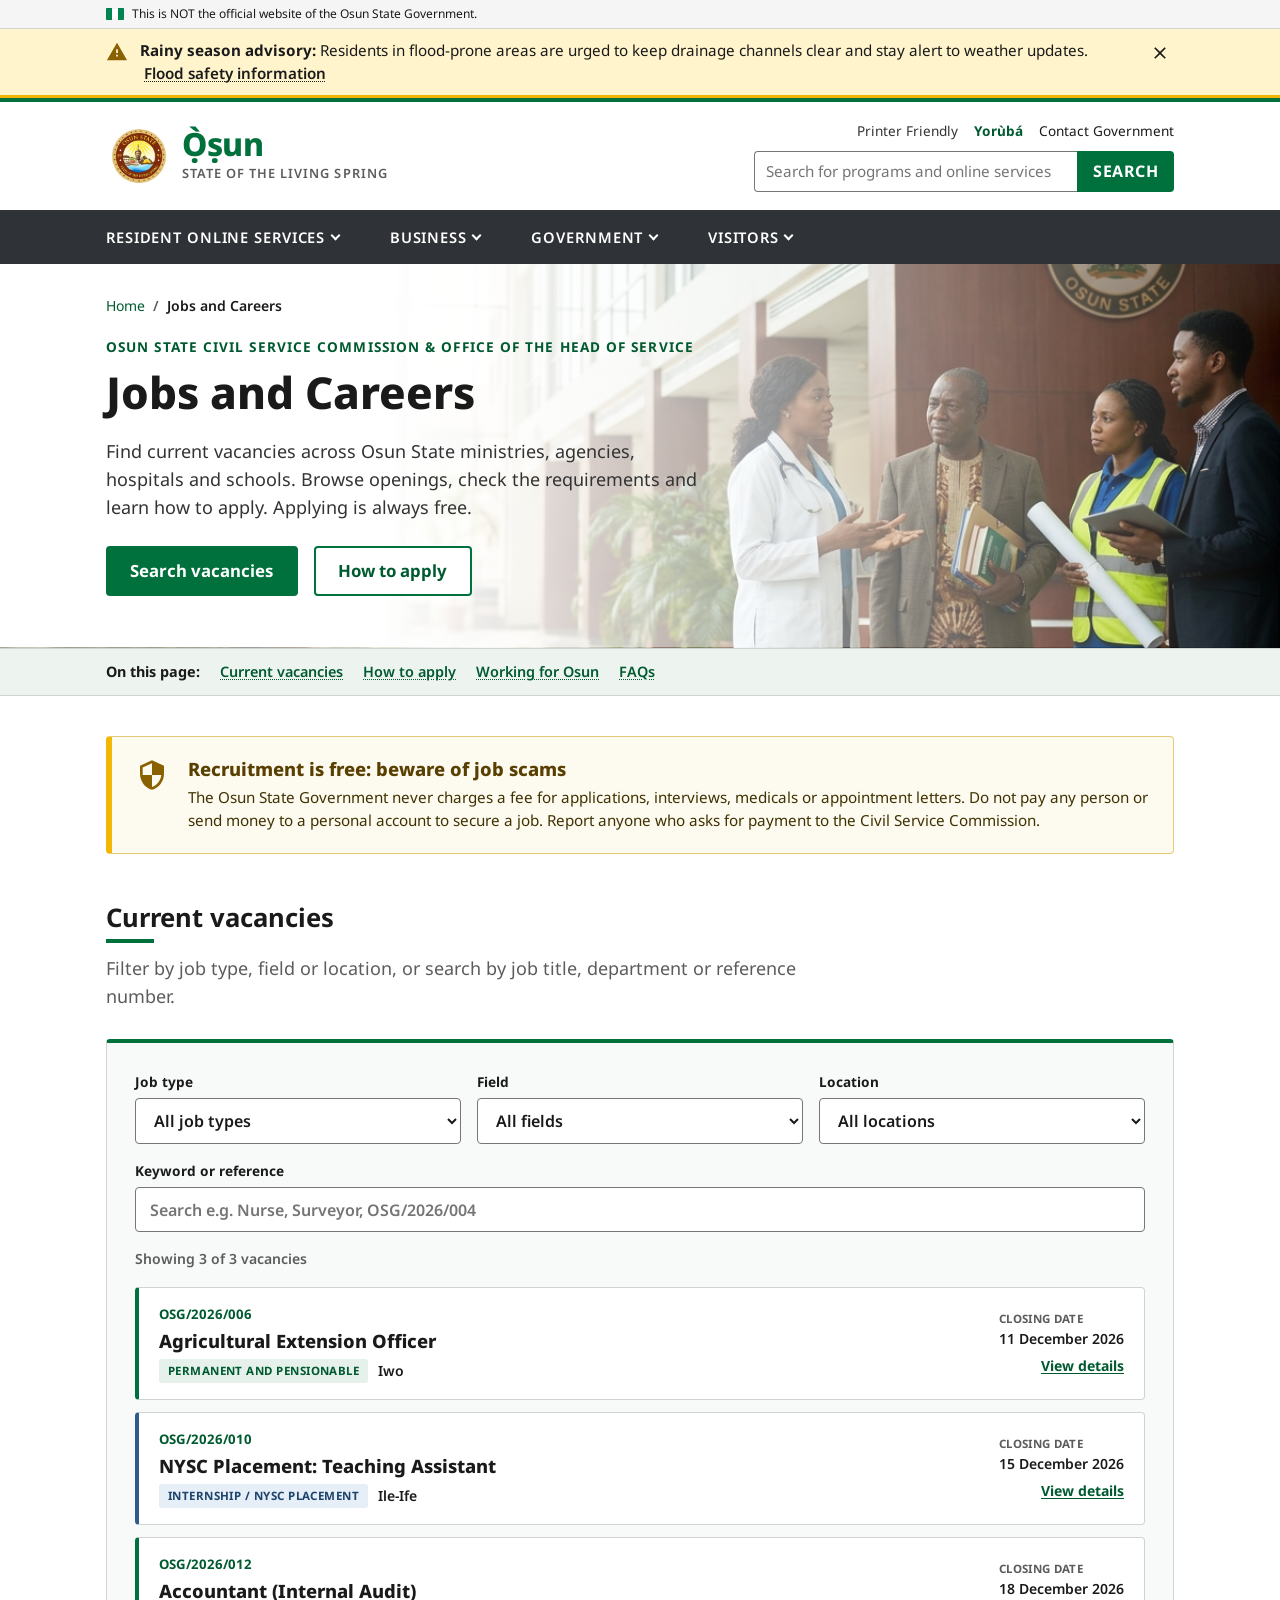
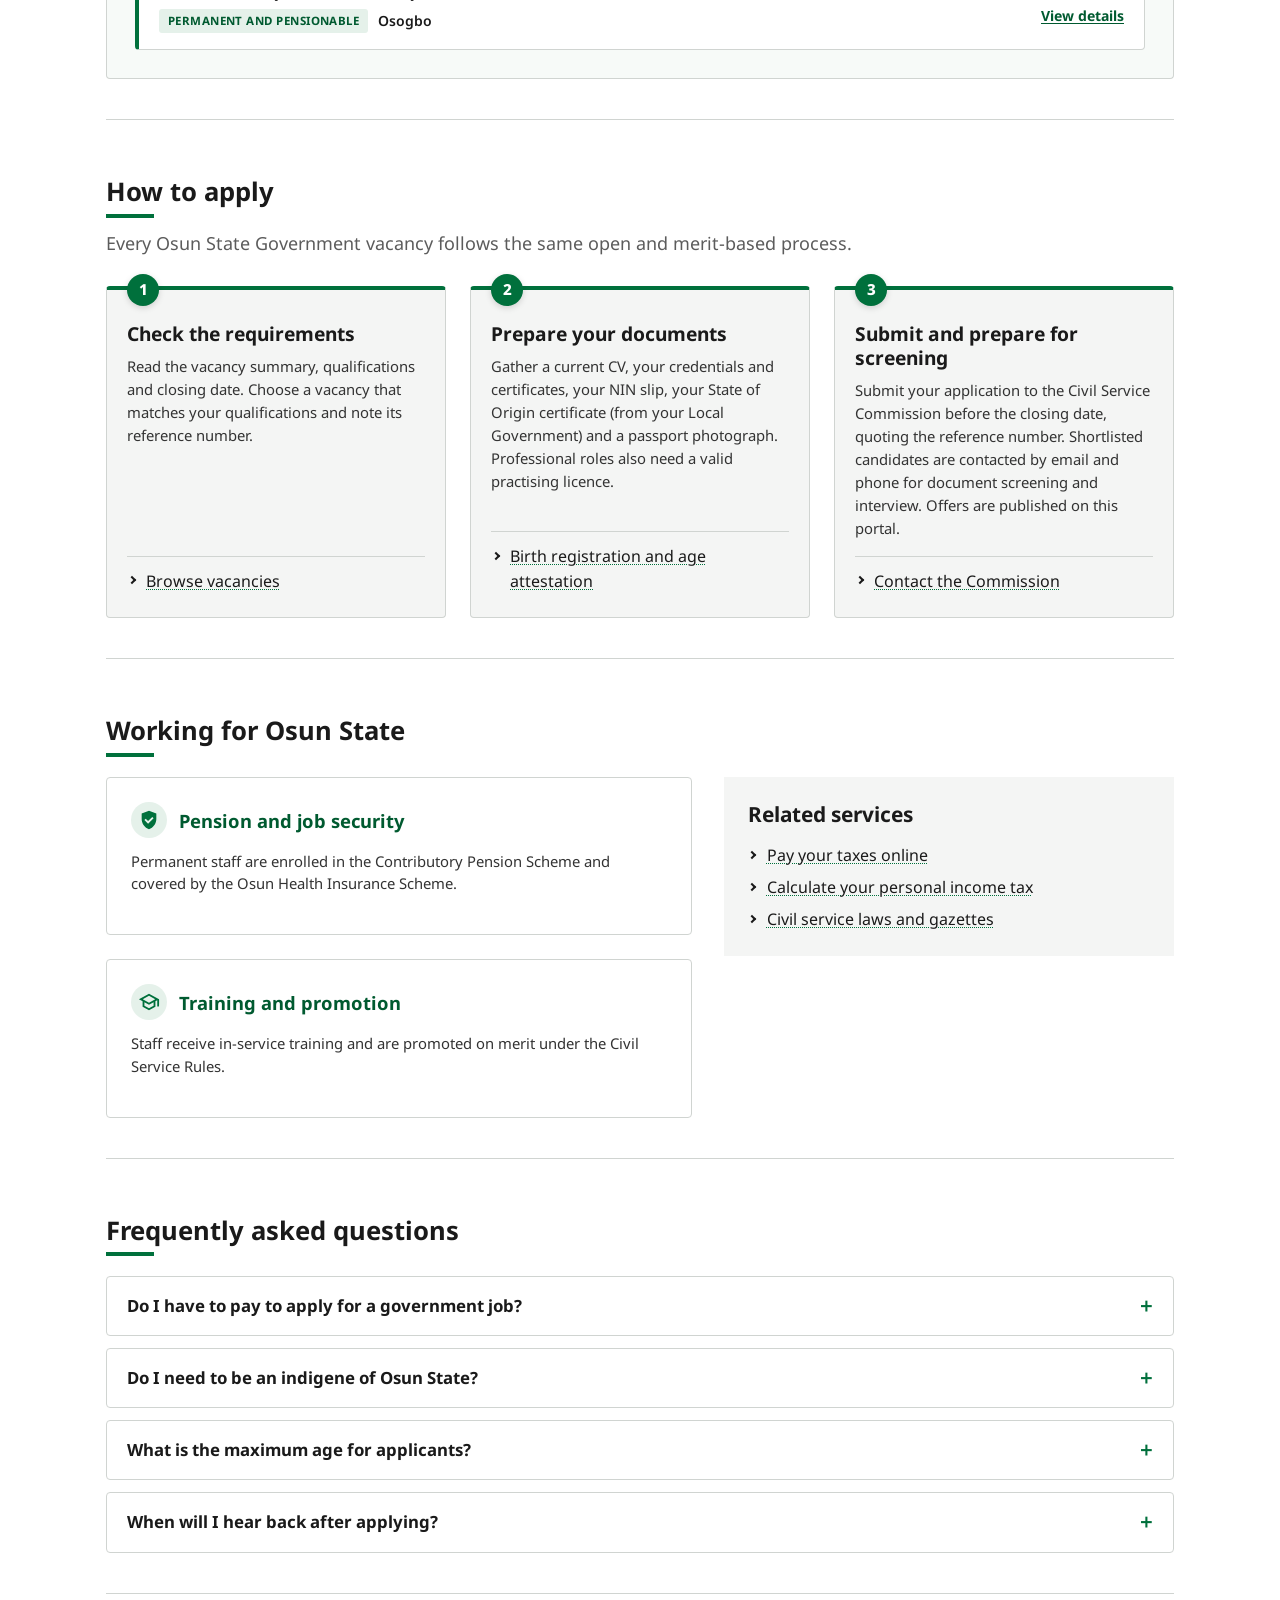
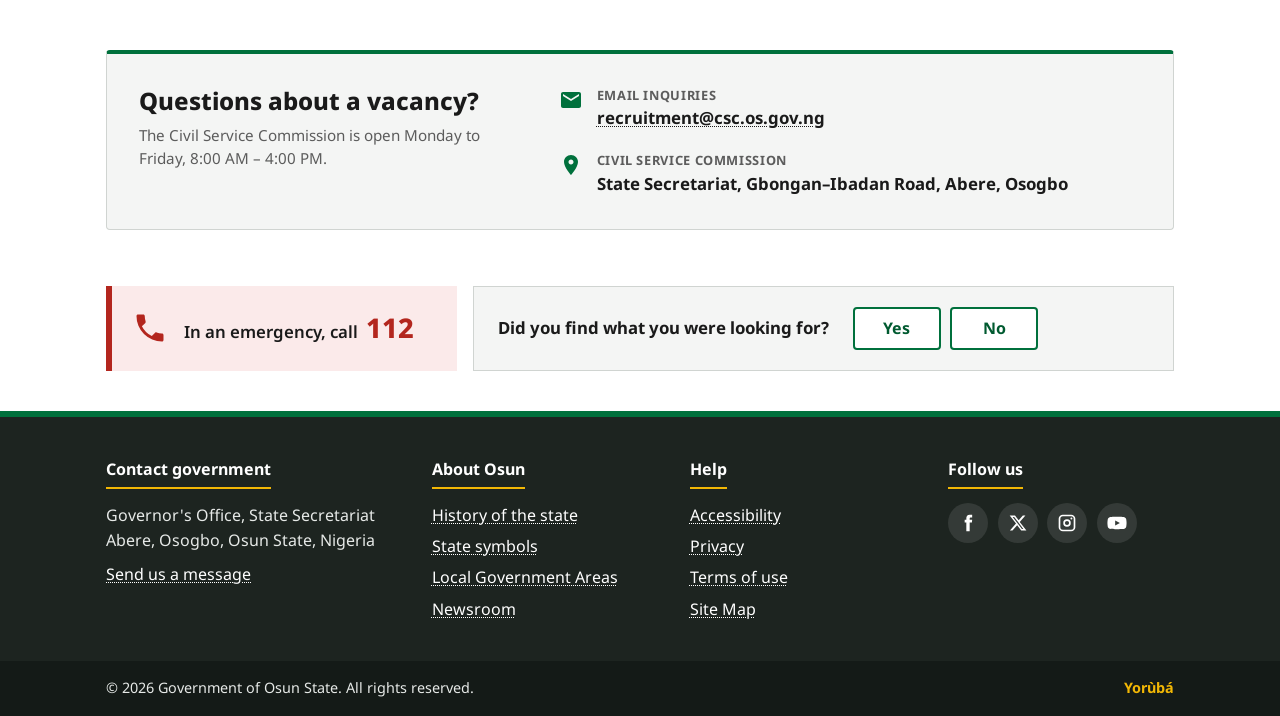
==== commit a11ffc15: "new page: Local Government Areas" ====
--- a/jobs/jobs.html
+++ b/jobs/jobs.html
@@ -192,7 +192,7 @@
                 <h2 class="mega__heading" data-i18n="mega.orgs">Organisations</h2>
                 <ul>
                   <li><a href="#" data-i18n="mega.orgs.1">Ministries, departments and agencies</a></li>
-                  <li><a href="#" data-i18n="mega.orgs.2">Local Government Areas</a></li>
+                  <li><a href="../lgas/local-government-areas.html" data-i18n="mega.orgs.2">Local Government Areas</a></li>
                   <li><a href="#" data-i18n="mega.orgs.3">Budget and open data</a></li>
                   <li><a href="jobs.html" aria-current="page" data-i18n="mega.orgs.jobs">Jobs and careers</a></li>
                 </ul>
@@ -239,32 +239,34 @@
         </li>
       </ul>
     </nav>
+  </header>
 
   <!-- ============ MAIN CONTENT ============ -->
   <main id="main" tabindex="-1">
     <div id="jobs-page" data-jobs-page>
-      <div class="container page-header page-header--with-breadcrumb tax-hero">
-        <nav class="breadcrumb-nav" aria-label="Breadcrumb">
-          <ol class="breadcrumbs">
-            <li><a href="../index.html" data-i18n="laws.breadcrumb.home">Home</a></li>
-            <li aria-current="page"><span data-i18n="jobs.title">Jobs and Careers</span></li>
-          </ol>
-        </nav>
-
-        <div class="tax-hero__grid">
-          <div>
-            <p class="tax-hero__eyebrow" data-i18n="jobs.eyebrow">Osun State Civil Service Commission &amp; Office of the
-              Head of Service</p>
-            <h1 class="page-title" data-i18n="jobs.title">Jobs and Careers</h1>
-            <p class="page-lead" data-i18n="jobs.lead">Find current vacancies across Osun State ministries, agencies,
-              hospitals and schools. Browse openings, check the requirements and learn how to apply. Applying is always
-              free.</p>
-            <div class="tax-hero__actions">
-              <a class="btn btn--primary btn--lg" href="#jobs-explorer" data-i18n="jobs.cta.search">Search vacancies</a>
-              <a class="btn btn--outline btn--lg" href="#jobs-apply" data-i18n="jobs.cta.apply">How to apply</a>
-            </div>
-          </div>
-          <img class="tax-hero__img" src="../assets/images/jobs-hero.svg" alt="" width="480" height="360">
+      <div class="hero-bg hero-bg--jobs">
+        <div class="container page-header page-header--with-breadcrumb tax-hero">
+          <nav class="breadcrumb-nav" aria-label="Breadcrumb">
+            <ol class="breadcrumbs">
+              <li><a href="../index.html" data-i18n="laws.breadcrumb.home">Home</a></li>
+              <li aria-current="page"><span data-i18n="jobs.title">Jobs and Careers</span></li>
+            </ol>
+          </nav>
+
+          <div class="tax-hero__grid">
+            <div>
+              <p class="tax-hero__eyebrow" data-i18n="jobs.eyebrow">Osun State Civil Service Commission &amp; Office of the
+                Head of Service</p>
+              <h1 class="page-title" data-i18n="jobs.title">Jobs and Careers</h1>
+              <p class="page-lead" data-i18n="jobs.lead">Find current vacancies across Osun State ministries, agencies,
+                hospitals and schools. Browse openings, check the requirements and learn how to apply. Applying is always
+                free.</p>
+              <div class="tax-hero__actions">
+                <a class="btn btn--primary btn--lg" href="#jobs-explorer" data-i18n="jobs.cta.search">Search vacancies</a>
+                <a class="btn btn--outline btn--lg" href="#jobs-apply" data-i18n="jobs.cta.apply">How to apply</a>
+              </div>
+            </div>
+          </div>
         </div>
       </div>
 
@@ -582,7 +584,7 @@
         <ul>
           <li><a href="#" data-i18n="footer.about.1">History of the state</a></li>
           <li><a href="#" data-i18n="footer.about.2">State symbols</a></li>
-          <li><a href="#" data-i18n="footer.about.3">Local Government Areas</a></li>
+          <li><a href="../lgas/local-government-areas.html" data-i18n="footer.about.3">Local Government Areas</a></li>
           <li><a href="#" data-i18n="footer.about.4">Newsroom</a></li>
         </ul>
       </div>
--- a/styles.css
+++ b/styles.css
@@ -951,6 +951,9 @@
   gap: 0.75rem 1.5rem;
   width: 100%;
 }
+.feedback__ask[hidden] {
+  display: none;
+}
 .feedback__q {
   margin: 0;
   font-weight: 700;
@@ -1291,13 +1294,13 @@
   padding-block: 4rem 2rem;
 }
 .page-title {
-  font-size: 2.875rem;
+  font-size: 2.75rem;
   font-weight: 800;
   color: var(--ink);
   margin-bottom: 0.5rem;
 }
 .page-lead {
-  font-size: 1.25rem;
+  font-size: 1.125rem;
   color: var(--text);
   max-width: 60ch;
 }
@@ -1976,7 +1979,7 @@
 }
 .tax-hero__grid {
   display: grid;
-  grid-template-columns: 1fr minmax(0, 420px);
+  grid-template-columns: 1fr minmax(0, 360px);
   gap: 2.5rem;
   align-items: center;
 }
@@ -3316,7 +3319,6 @@
   }
 }
 
-
 /* =========================================================
    Jobs and Careers Page Styles
    (cards, modal and filters reuse the Laws and Gazettes styles)
@@ -3443,3 +3445,116 @@
 #jobs-reset-filters[hidden] {
   display: none;
 }
+
+/* Hero with a full-width photo background that fades from white (left) to transparent (right) */
+.hero-bg {
+  background-image: linear-gradient(to right, #fff 0%, #fff 30%, rgba(255, 255, 255, 0) 100%), var(--hero-img);
+  background-position: right center;
+  background-repeat: no-repeat;
+  background-size: cover;
+}
+
+.hero-bg--irs {
+  --hero-img: url('assets/images/serving-citizens-at-osun-irs.jpg');
+}
+
+.hero-bg--calc {
+  --hero-img: url('assets/images/laptop-on-the-table-with-tax-documents.jpg');
+}
+
+.hero-bg--birth {
+  --hero-img: url('assets/images/couple-registering-newborn.jpg');
+}
+
+.hero-bg--jobs {
+  --hero-img: url('assets/images/professionals-conversing-in-hallway.jpg');
+}
+
+.hero-bg--laws {
+  --hero-img: url('assets/images/law-books-on-shelf.jpg');
+}
+
+.hero-bg--lga {
+  --hero-img: url('assets/images/council-officers-working-in-office.jpg');
+}
+
+.hero-bg .tax-hero__grid {
+  grid-template-columns: minmax(0, 640px);
+}
+
+@media (max-width: 960px) {
+  .hero-bg {
+    background-image: linear-gradient(rgba(255, 255, 255, 0.88), rgba(255, 255, 255, 0.88)), var(--hero-img);
+  }
+}
+
+/* --- Local Government Areas page --- */
+.lga-glance {
+  grid-template-columns: repeat(4, 1fr);
+}
+
+.lga-glance .tax-stat-card dd {
+  font-size: 2rem;
+  font-weight: 800;
+  color: var(--green-deep);
+}
+
+.lga-related {
+  margin-top: 1.5rem;
+}
+
+.lga-groups {
+  display: grid;
+  gap: 1.25rem;
+  counter-reset: lga;
+}
+
+.lga-group {
+  background: var(--panel);
+  border: 1px solid var(--line);
+  border-top: 4px solid var(--green);
+  border-radius: var(--radius);
+  padding: 1.25rem 1.5rem;
+}
+
+.lga-list {
+  list-style: none;
+  margin: 1rem 0 0;
+  padding: 0;
+  columns: 2;
+  column-gap: 2rem;
+}
+
+.lga-item {
+  counter-increment: lga;
+  break-inside: avoid;
+  padding: 0.6rem 0;
+  border-bottom: 1px solid var(--line);
+}
+
+.lga-item__title {
+  font-size: 1rem;
+  font-weight: 800;
+  color: var(--green-deep);
+  margin: 0;
+}
+
+.lga-item__title::before {
+  content: counter(lga) '. ';
+}
+
+.lga-item__hq {
+  font-size: 0.9rem;
+  color: var(--muted);
+  margin: 0.1rem 0 0;
+}
+
+@media (max-width: 640px) {
+  .lga-glance {
+    grid-template-columns: repeat(2, 1fr);
+  }
+
+  .lga-list {
+    columns: 1;
+  }
+}
